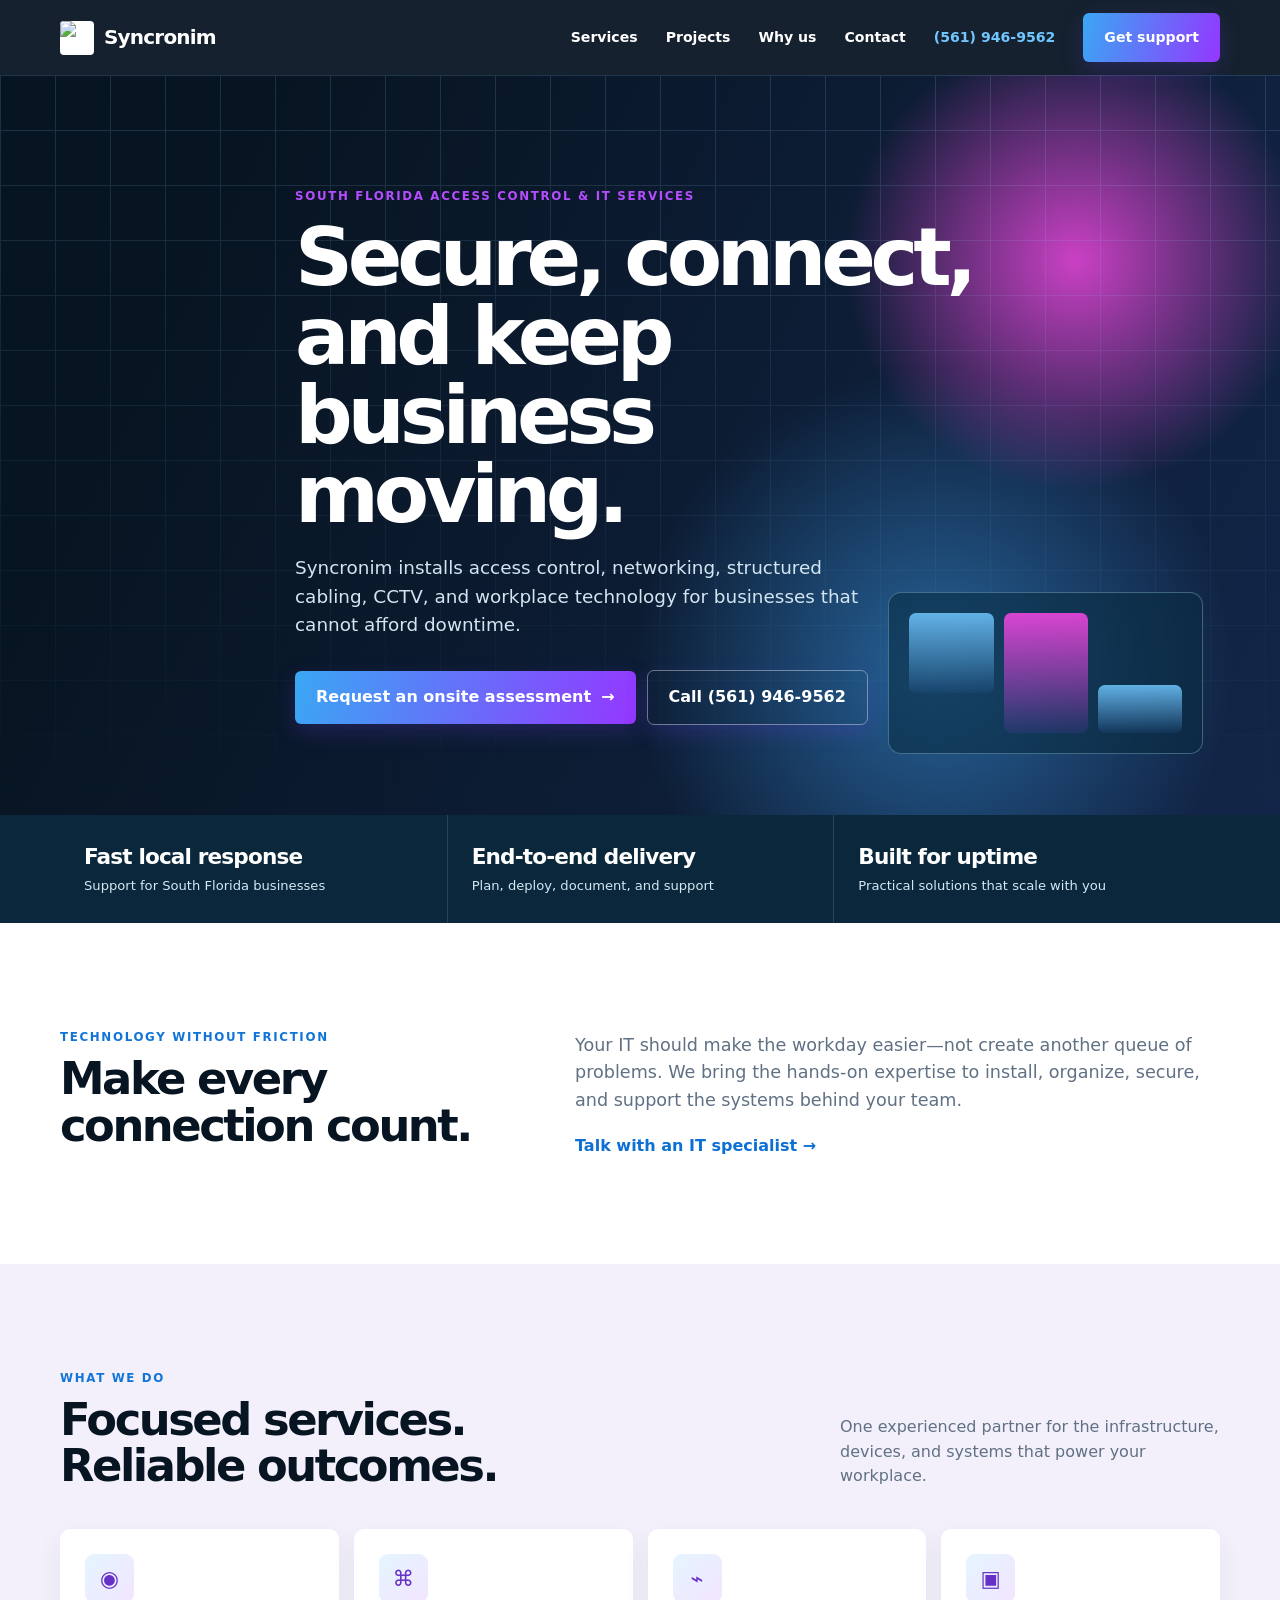
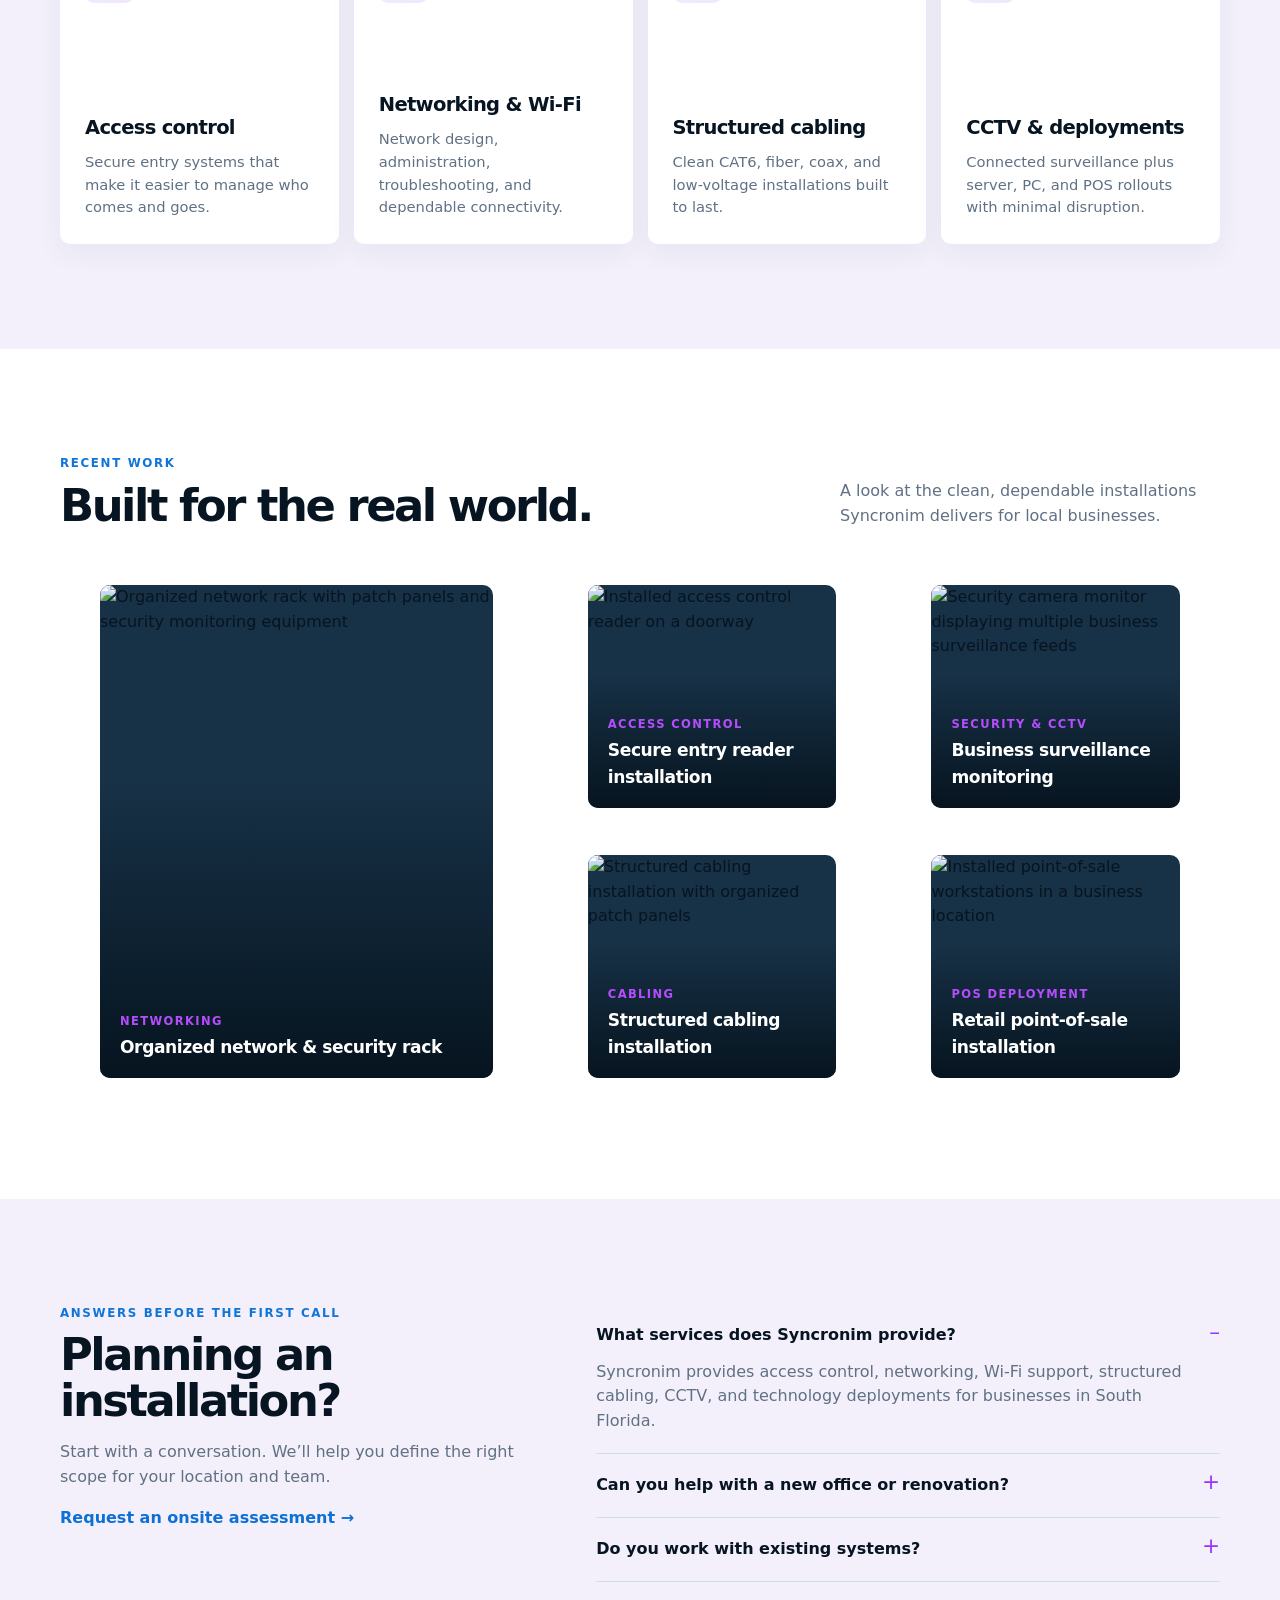
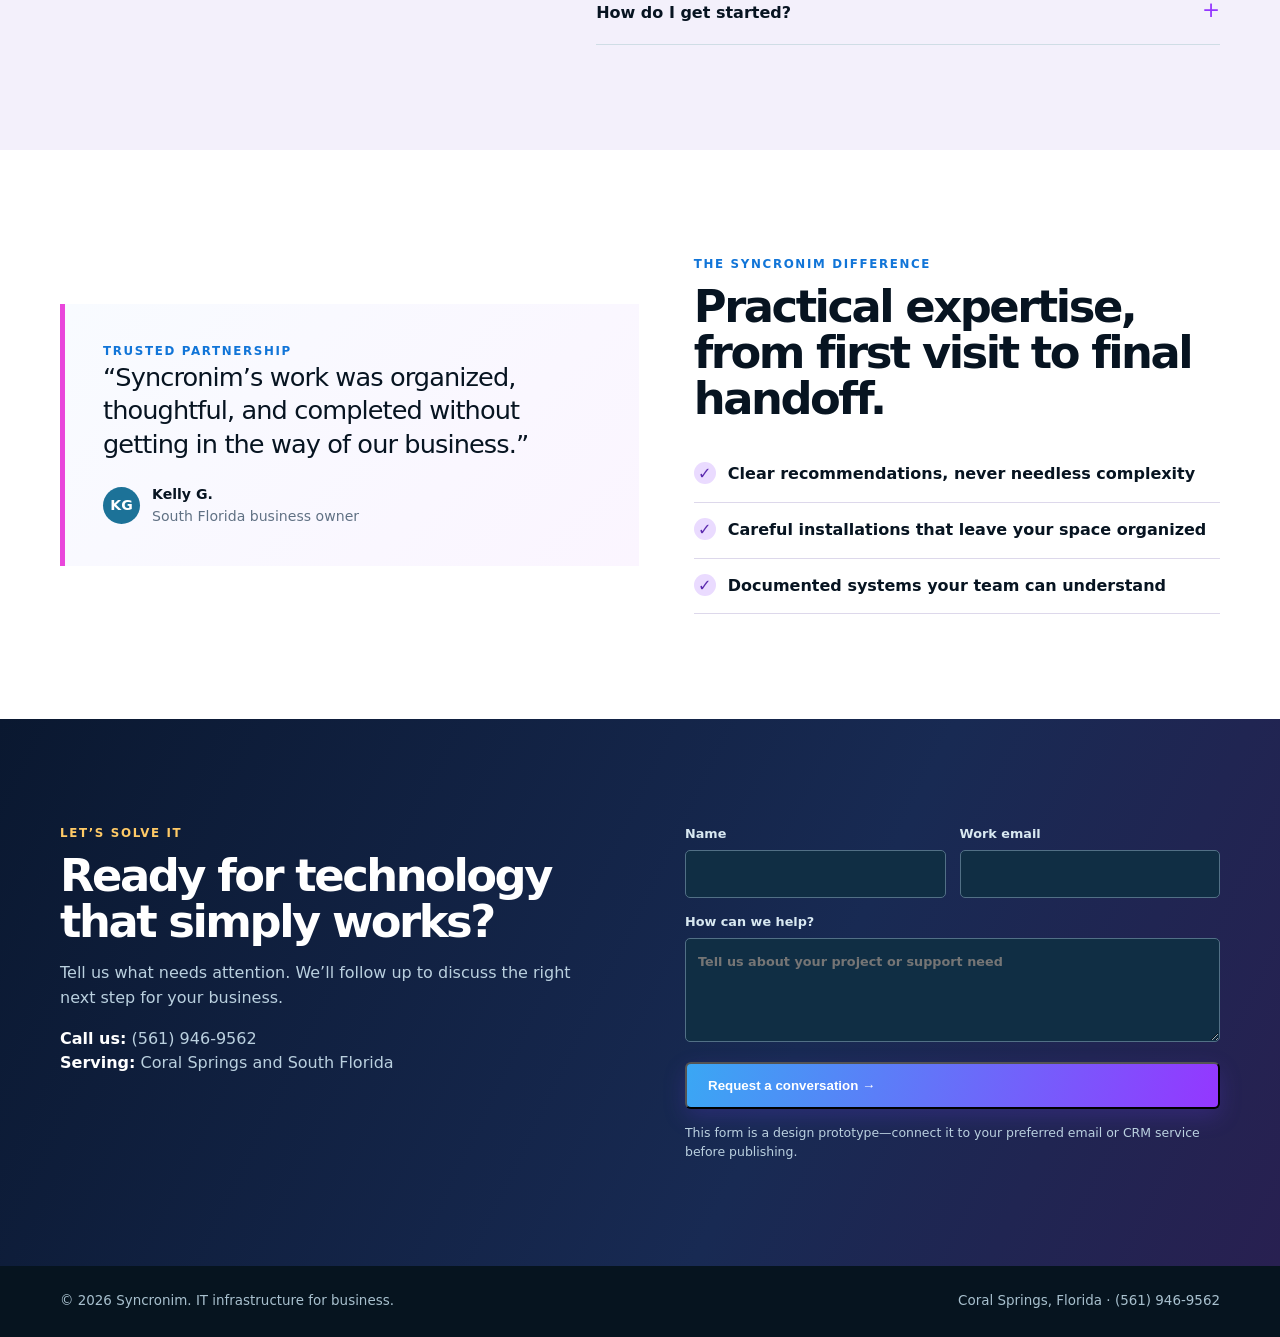
==== index.html @ 4bdf2ccf "Add Syncronim website source Add the responsive website, SEO files, and optimized project assets." ====
<!doctype html>
<html lang="en">
  <head>
    <meta charset="UTF-8" />
    <meta name="viewport" content="width=device-width, initial-scale=1.0" />
    <meta name="description" content="Syncronim provides access control, networking, structured cabling, CCTV, and IT deployments for businesses in Coral Springs and South Florida. Request an onsite assessment." />
    <link rel="canonical" href="https://www.syncronim.com/" />
    <meta property="og:type" content="website" />
    <meta property="og:title" content="Syncronim | Access Control, Networking & Cabling in South Florida" />
    <meta property="og:description" content="Dependable access control, networking, structured cabling, CCTV, and IT deployments for South Florida businesses." />
    <meta property="og:url" content="https://www.syncronim.com/" />
    <meta name="twitter:card" content="summary" />
    <title>Access Control, Networking & Cabling | Syncronim | South Florida</title>
    <style>
      :root { --ink:#071421; --navy:#0c2135; --blue:#3aa7f4; --sky:#70c7ff; --violet:#9437ff; --magenta:#e946db; --aqua:#b54dff; --mist:#f3f0fb; --paper:#fff; --muted:#607184; --line:#ddd8eb; --gold:#ffca66; }
      * { box-sizing:border-box; }
      html { scroll-behavior:smooth; }
      body { margin:0; color:var(--ink); font:16px/1.55 Inter, ui-sans-serif, system-ui, -apple-system, BlinkMacSystemFont, "Segoe UI", sans-serif; background:#fff; }
      a { color:inherit; text-decoration:none; }
      .wrap { width:min(1160px, calc(100% - 40px)); margin:auto; }
      .eyebrow { color:#1175d8; font-size:.74rem; font-weight:800; letter-spacing:.14em; text-transform:uppercase; }
      .button { display:inline-flex; align-items:center; gap:10px; padding:14px 21px; border-radius:6px; background:linear-gradient(105deg,var(--blue),var(--violet)); color:white; font-weight:750; box-shadow:0 8px 22px rgba(99,57,220,.24); transition:.2s transform,.2s filter; }
      .button:hover { filter:saturate(1.18) brightness(1.06); transform:translateY(-2px); }
      .button.alt { background:transparent; outline:1px solid rgba(255,255,255,.38); }
      header { position:sticky; top:0; z-index:4; height:75px; display:flex; align-items:center; background:rgba(7,20,33,.94); color:white; backdrop-filter:blur(14px); }
      nav { display:flex; justify-content:space-between; align-items:center; width:100%; }
      .brand { display:flex; align-items:center; gap:10px; font-size:1.25rem; font-weight:800; letter-spacing:-.04em; }
      .mark { width:34px; height:34px; display:grid; place-items:center; overflow:hidden; border-radius:4px; background:#fff; }
      .mark img { display:block; width:100%; height:100%; object-fit:contain; }
      .nav-links { display:flex; align-items:center; gap:28px; font-size:.88rem; font-weight:650; }
      .nav-links a:not(.phone):hover { color:var(--aqua); }
      .phone { color:var(--sky); }
      .hero { overflow:hidden; position:relative; isolation:isolate; min-height:630px; padding:112px 0 92px; color:#fff; background:var(--ink); }
      .hero:before { content:""; position:absolute; z-index:-2; inset:0; background:radial-gradient(circle at 84% 25%,rgba(233,70,219,.86) 0,transparent 19%),radial-gradient(circle at 73% 80%,rgba(62,165,245,.5) 0,transparent 27%),linear-gradient(116deg,#071421 16%,#14284e 112%); }
      .grid { position:absolute; z-index:-1; inset:0; opacity:.16; background-image:linear-gradient(#9cd1f7 1px,transparent 1px),linear-gradient(90deg,#9cd1f7 1px,transparent 1px); background-size:55px 55px; mask-image:linear-gradient(to bottom,black,transparent); }
      .hero-copy { max-width:690px; }
      h1 { margin:13px 0 20px; max-width:720px; font-size:clamp(3.1rem,6.3vw,5.75rem); line-height:.98; letter-spacing:-.065em; }
      .hero p { max-width:570px; margin:0 0 31px; color:#d3e5f1; font-size:1.15rem; }
      .hero-actions { display:flex; flex-wrap:wrap; gap:12px; }
      .signal { position:absolute; right:6%; bottom:62px; display:grid; grid-template-columns:repeat(3,1fr); gap:10px; width:315px; padding:20px; border:1px solid rgba(171,224,248,.32); border-radius:13px; background:rgba(10,44,65,.58); backdrop-filter:blur(8px); }
      .signal span { display:block; height:80px; border-radius:7px; background:linear-gradient(180deg,rgba(112,199,255,.85),rgba(52,115,231,.08)); }
      .signal span:nth-child(2) { height:120px; align-self:end; background:linear-gradient(180deg,rgba(233,70,219,.92),rgba(148,55,255,.1)); }
      .signal span:nth-child(3) { height:48px; align-self:end; }
      .stats { position:relative; z-index:2; margin-top:-1px; color:#d4e8f5; background:#0a273b; }
      .stat-row { display:grid; grid-template-columns:repeat(3,1fr); }
      .stat { padding:25px 24px; border-left:1px solid #244459; }
      .stat:first-child { border:0; }
      .stat b { display:block; color:#fff; font-size:1.35rem; letter-spacing:-.04em; }
      .stat span { font-size:.82rem; }
      section { padding:105px 0; }
      .intro { display:grid; grid-template-columns:1fr 1.5fr; gap:85px; align-items:start; }
      h2 { margin:10px 0 0; font-size:clamp(2.1rem,3.5vw,3.5rem); line-height:1.03; letter-spacing:-.055em; }
      .intro p { margin:4px 0 20px; color:var(--muted); font-size:1.1rem; }
      .text-link { color:#0d70d5; font-weight:750; }
      .services { background:var(--mist); }
      .section-head { display:flex; align-items:end; justify-content:space-between; gap:25px; margin-bottom:40px; }
      .section-head p { max-width:380px; margin:0; color:var(--muted); }
      .cards { display:grid; grid-template-columns:repeat(4,1fr); gap:15px; }
      .card { min-height:315px; display:flex; flex-direction:column; justify-content:end; padding:25px; border-radius:10px; background:var(--paper); box-shadow:0 9px 28px rgba(20,51,70,.06); transition:.2s transform,.2s box-shadow; }
      .card:hover { transform:translateY(-6px); box-shadow:0 18px 35px rgba(20,51,70,.13); }
      .icon { width:49px; height:49px; display:grid; place-items:center; margin-bottom:auto; border-radius:9px; color:#6730c6; background:linear-gradient(135deg,#e5f5ff,#f2e5ff); font-size:1.35rem; }
      .card h3 { margin:18px 0 8px; font-size:1.22rem; letter-spacing:-.035em; }
      .card p { margin:0; color:var(--muted); font-size:.92rem; }
      .projects { overflow:hidden; }
      .project-grid { display:grid; grid-template-columns:1.18fr .82fr .82fr; grid-template-rows:255px 255px; gap:15px; }
      .project { position:relative; overflow:hidden; min-height:0; border-radius:10px; background:#173146; }
      .project:first-child { grid-row:span 2; }
      .project img { display:block; width:100%; height:100%; object-fit:cover; transition:transform .45s ease; }
      .project:hover img { transform:scale(1.045); }
      .project:after { content:""; position:absolute; inset:40% 0 0; background:linear-gradient(transparent,rgba(3,15,24,.85)); pointer-events:none; }
      .project-caption { position:absolute; z-index:1; right:20px; bottom:17px; left:20px; color:#fff; }
      .project-caption small { display:block; margin-bottom:3px; color:var(--aqua); font-size:.72rem; font-weight:800; letter-spacing:.12em; text-transform:uppercase; }
      .project-caption b { font-size:1.07rem; letter-spacing:-.025em; }
      .faq { background:var(--mist); }
      .faq-grid { display:grid; grid-template-columns:.85fr 1.15fr; gap:75px; align-items:start; }
      details { padding:19px 0; border-bottom:1px solid #cfdde5; }
      summary { display:flex; justify-content:space-between; gap:20px; cursor:pointer; list-style:none; font-weight:750; }
      summary::-webkit-details-marker { display:none; }
      summary:after { content:"+"; color:var(--violet); font-size:1.35rem; font-weight:450; line-height:.8; }
      details[open] summary:after { content:"–"; }
      details p { max-width:630px; margin:12px 30px 0 0; color:var(--muted); }
      .proof { display:grid; grid-template-columns:1.1fr 1fr; gap:55px; align-items:center; }
      .quote { padding:38px; border-left:5px solid var(--magenta); background:linear-gradient(135deg,#f8fbff,#fbf5ff); }
      .quote blockquote { margin:0 0 22px; font-size:clamp(1.35rem,2vw,1.75rem); line-height:1.32; letter-spacing:-.035em; }
      .person { display:flex; align-items:center; gap:12px; font-size:.88rem; color:var(--muted); }
      .avatar { display:grid; place-items:center; width:37px; height:37px; color:white; border-radius:50%; background:#1c7298; font-weight:800; }
      .checklist { list-style:none; margin:25px 0 0; padding:0; }
      .checklist li { padding:15px 0; border-bottom:1px solid var(--line); font-weight:650; }
      .checklist li:before { content:"✓"; display:inline-grid; place-items:center; width:22px; height:22px; margin-right:12px; color:#5c2aaf; border-radius:50%; background:#eadbff; font-weight:900; }
      .contact { color:#fff; background:linear-gradient(116deg,#0a1830,#182a53 62%,#282051); }
      .contact-grid { display:grid; grid-template-columns:1fr 1fr; gap:90px; }
      .contact h2 { max-width:510px; }
      .contact p { color:#bad0df; }
      form { display:grid; grid-template-columns:1fr 1fr; gap:14px; }
      label { font-size:.8rem; font-weight:700; color:#d8e8f1; }
      .wide { grid-column:span 2; }
      input, textarea { width:100%; margin-top:6px; padding:13px 12px; border:1px solid #527086; border-radius:5px; color:white; background:#102e44; font:inherit; }
      textarea { min-height:104px; resize:vertical; }
      .form-note { grid-column:span 2; margin:0; color:#a7c0d0; font-size:.78rem; }
      footer { padding:25px 0; color:#a8c0ce; background:#06141f; font-size:.84rem; }
      .footer-row { display:flex; justify-content:space-between; gap:20px; }
      @media (max-width:800px) { .nav-links a:not(.phone), .signal { display:none; } .hero { min-height:590px; padding-top:88px; } .intro,.proof,.contact-grid,.faq-grid { grid-template-columns:1fr; gap:35px; } .cards { grid-template-columns:repeat(2,1fr); } .project-grid { grid-template-columns:1fr 1fr; grid-template-rows:330px 240px; } .project:first-child { grid-column:span 2; grid-row:auto; } .section-head { display:block; } .section-head p { margin-top:18px; } }
      @media (max-width:510px) { .wrap { width:min(100% - 30px,1160px); } .nav-links { gap:0; } .nav-links .button { display:none; } h1 { font-size:3.15rem; } section { padding:72px 0; } .stat-row { grid-template-columns:1fr; } .stat { border-left:0; border-top:1px solid #244459; } .cards,.project-grid { grid-template-columns:1fr; } .project-grid { grid-template-rows:280px repeat(4,235px); } .project:first-child { grid-column:auto; } .card { min-height:235px; } form { grid-template-columns:1fr; } .wide,.form-note { grid-column:span 1; } .footer-row { display:block; } }
    </style>
  </head>
  <body>
    <header><nav class="wrap" aria-label="Primary navigation"><a class="brand" href="#top"><span class="mark"><img src="https://res.cloudinary.com/dq0gbgsdy/image/upload/c_limit,w_128,h_128/uploads/gvAEY-44r.jpg" alt="Syncronim logo"></span>Syncronim</a><div class="nav-links"><a href="#services">Services</a><a href="#projects">Projects</a><a href="#why-us">Why us</a><a href="#contact">Contact</a><a class="phone" href="tel:5619469562">(561) 946-9562</a><a class="button" href="#contact">Get support</a></div></nav></header>
    <main id="top">
      <section class="hero"><div class="grid"></div><div class="wrap hero-copy"><div class="eyebrow" style="color:var(--aqua)">South Florida access control & IT services</div><h1>Secure, connect, and keep business moving.</h1><p>Syncronim installs access control, networking, structured cabling, CCTV, and workplace technology for businesses that cannot afford downtime.</p><div class="hero-actions"><a class="button" href="#contact">Request an onsite assessment <span>→</span></a><a class="button alt" href="tel:5619469562">Call (561) 946-9562</a></div></div><div class="signal" aria-hidden="true"><span></span><span></span><span></span></div></section>
      <aside class="stats"><div class="wrap stat-row"><div class="stat"><b>Fast local response</b><span>Support for South Florida businesses</span></div><div class="stat"><b>End-to-end delivery</b><span>Plan, deploy, document, and support</span></div><div class="stat"><b>Built for uptime</b><span>Practical solutions that scale with you</span></div></div></aside>
      <section class="wrap intro"><div><div class="eyebrow">Technology without friction</div><h2>Make every connection count.</h2></div><div><p>Your IT should make the workday easier—not create another queue of problems. We bring the hands-on expertise to install, organize, secure, and support the systems behind your team.</p><a class="text-link" href="#contact">Talk with an IT specialist →</a></div></section>
      <section class="services" id="services"><div class="wrap"><div class="section-head"><div><div class="eyebrow">What we do</div><h2>Focused services.<br>Reliable outcomes.</h2></div><p>One experienced partner for the infrastructure, devices, and systems that power your workplace.</p></div><div class="cards"><a class="card" href="access-control.html"><div class="icon">◉</div><h3>Access control</h3><p>Secure entry systems that make it easier to manage who comes and goes.</p></a><a class="card" href="networking.html"><div class="icon">⌘</div><h3>Networking & Wi-Fi</h3><p>Network design, administration, troubleshooting, and dependable connectivity.</p></a><a class="card" href="cabling.html"><div class="icon">⌁</div><h3>Structured cabling</h3><p>Clean CAT6, fiber, coax, and low-voltage installations built to last.</p></a><article class="card"><div class="icon">▣</div><h3>CCTV & deployments</h3><p>Connected surveillance plus server, PC, and POS rollouts with minimal disruption.</p></article></div></div></section>
      <section class="projects" id="projects"><div class="wrap"><div class="section-head"><div><div class="eyebrow">Recent work</div><h2>Built for the real world.</h2></div><p>A look at the clean, dependable installations Syncronim delivers for local businesses.</p></div><div class="project-grid"><figure class="project"><img src="projects/web/img_8928-800.webp" srcset="projects/web/img_8928-800.webp 800w, projects/web/img_8928-1600.webp 1600w" sizes="(max-width:800px) 100vw, 42vw" alt="Organized network rack with patch panels and security monitoring equipment" loading="lazy" decoding="async"><figcaption class="project-caption"><small>Networking</small><b>Organized network & security rack</b></figcaption></figure><figure class="project"><img src="projects/web/img_9441-800.webp" srcset="projects/web/img_9441-800.webp 800w, projects/web/img_9441-1600.webp 1600w" sizes="(max-width:800px) 100vw, 28vw" alt="Installed access control reader on a doorway" loading="lazy" decoding="async"><figcaption class="project-caption"><small>Access control</small><b>Secure entry reader installation</b></figcaption></figure><figure class="project"><img src="projects/web/4b469cf9-b110-4b49-8fda-85683d59d4a0-800.webp" srcset="projects/web/4b469cf9-b110-4b49-8fda-85683d59d4a0-800.webp 800w, projects/web/4b469cf9-b110-4b49-8fda-85683d59d4a0-1600.webp 1600w" sizes="(max-width:800px) 100vw, 28vw" alt="Security camera monitor displaying multiple business surveillance feeds" loading="lazy" decoding="async"><figcaption class="project-caption"><small>Security & CCTV</small><b>Business surveillance monitoring</b></figcaption></figure><figure class="project"><img src="projects/web/img_9115-800.webp" srcset="projects/web/img_9115-800.webp 800w, projects/web/img_9115-1600.webp 1600w" sizes="(max-width:800px) 100vw, 28vw" alt="Structured cabling installation with organized patch panels" loading="lazy" decoding="async"><figcaption class="project-caption"><small>Cabling</small><b>Structured cabling installation</b></figcaption></figure><figure class="project"><img src="projects/web/220b0d9a-0f75-43fd-8fe8-cbb519faca0e-800.webp" srcset="projects/web/220b0d9a-0f75-43fd-8fe8-cbb519faca0e-800.webp 800w, projects/web/220b0d9a-0f75-43fd-8fe8-cbb519faca0e-1600.webp 1600w" sizes="(max-width:800px) 100vw, 28vw" alt="Installed point-of-sale workstations in a business location" loading="lazy" decoding="async"><figcaption class="project-caption"><small>POS deployment</small><b>Retail point-of-sale installation</b></figcaption></figure></div></div></section>
      <section class="faq"><div class="wrap faq-grid"><div><div class="eyebrow">Answers before the first call</div><h2>Planning an installation?</h2><p style="color:var(--muted)">Start with a conversation. We’ll help you define the right scope for your location and team.</p><a class="text-link" href="#contact">Request an onsite assessment →</a></div><div><details open><summary>What services does Syncronim provide?</summary><p>Syncronim provides access control, networking, Wi-Fi support, structured cabling, CCTV, and technology deployments for businesses in South Florida.</p></details><details><summary>Can you help with a new office or renovation?</summary><p>Yes. We can help plan the technology foundation—from structured cabling and network equipment to access control and surveillance—before your space is in use.</p></details><details><summary>Do you work with existing systems?</summary><p>We can assess existing network, cabling, security, and workplace technology to identify practical next steps for maintenance, expansion, or replacement.</p></details><details><summary>How do I get started?</summary><p>Call us or send a short note through the contact form. Describe the location, current setup, and what you need to accomplish.</p></details></div></div></section>
      <section class="wrap proof" id="why-us"><div class="quote"><div class="eyebrow">Trusted partnership</div><blockquote>“Syncronim’s work was organized, thoughtful, and completed without getting in the way of our business.”</blockquote><div class="person"><span class="avatar">KG</span><span><b style="color:var(--ink)">Kelly G.</b><br>South Florida business owner</span></div></div><div><div class="eyebrow">The Syncronim difference</div><h2>Practical expertise, from first visit to final handoff.</h2><ul class="checklist"><li>Clear recommendations, never needless complexity</li><li>Careful installations that leave your space organized</li><li>Documented systems your team can understand</li></ul></div></section>
      <section class="contact" id="contact"><div class="wrap contact-grid"><div><div class="eyebrow" style="color:var(--gold)">Let’s solve it</div><h2>Ready for technology that simply works?</h2><p>Tell us what needs attention. We’ll follow up to discuss the right next step for your business.</p><p><b style="color:#fff">Call us:</b> <a href="tel:5619469562">(561) 946-9562</a><br><b style="color:#fff">Serving:</b> Coral Springs and South Florida</p></div><form action="#" method="post"><label>Name<input name="name" autocomplete="name" required></label><label>Work email<input name="email" type="email" autocomplete="email" required></label><label class="wide">How can we help?<textarea name="message" required placeholder="Tell us about your project or support need"></textarea></label><button class="button wide" type="submit">Request a conversation →</button><p class="form-note">This form is a design prototype—connect it to your preferred email or CRM service before publishing.</p></form></div></section>
    </main>
    <footer><div class="wrap footer-row"><span>© 2026 Syncronim. IT infrastructure for business.</span><span>Coral Springs, Florida · <a href="tel:5619469562">(561) 946-9562</a></span></div></footer>
    <script type="application/ld+json">
      {"@context":"https://schema.org","@type":"LocalBusiness","name":"Syncronim","url":"https://www.syncronim.com/","telephone":"+15619469562","description":"Access control, networking, structured cabling, CCTV, and IT deployments for South Florida businesses.","areaServed":["Coral Springs","South Florida"],"sameAs":["https://www.instagram.com/syncronim_llc/"]}
    </script>
  </body>
</html>
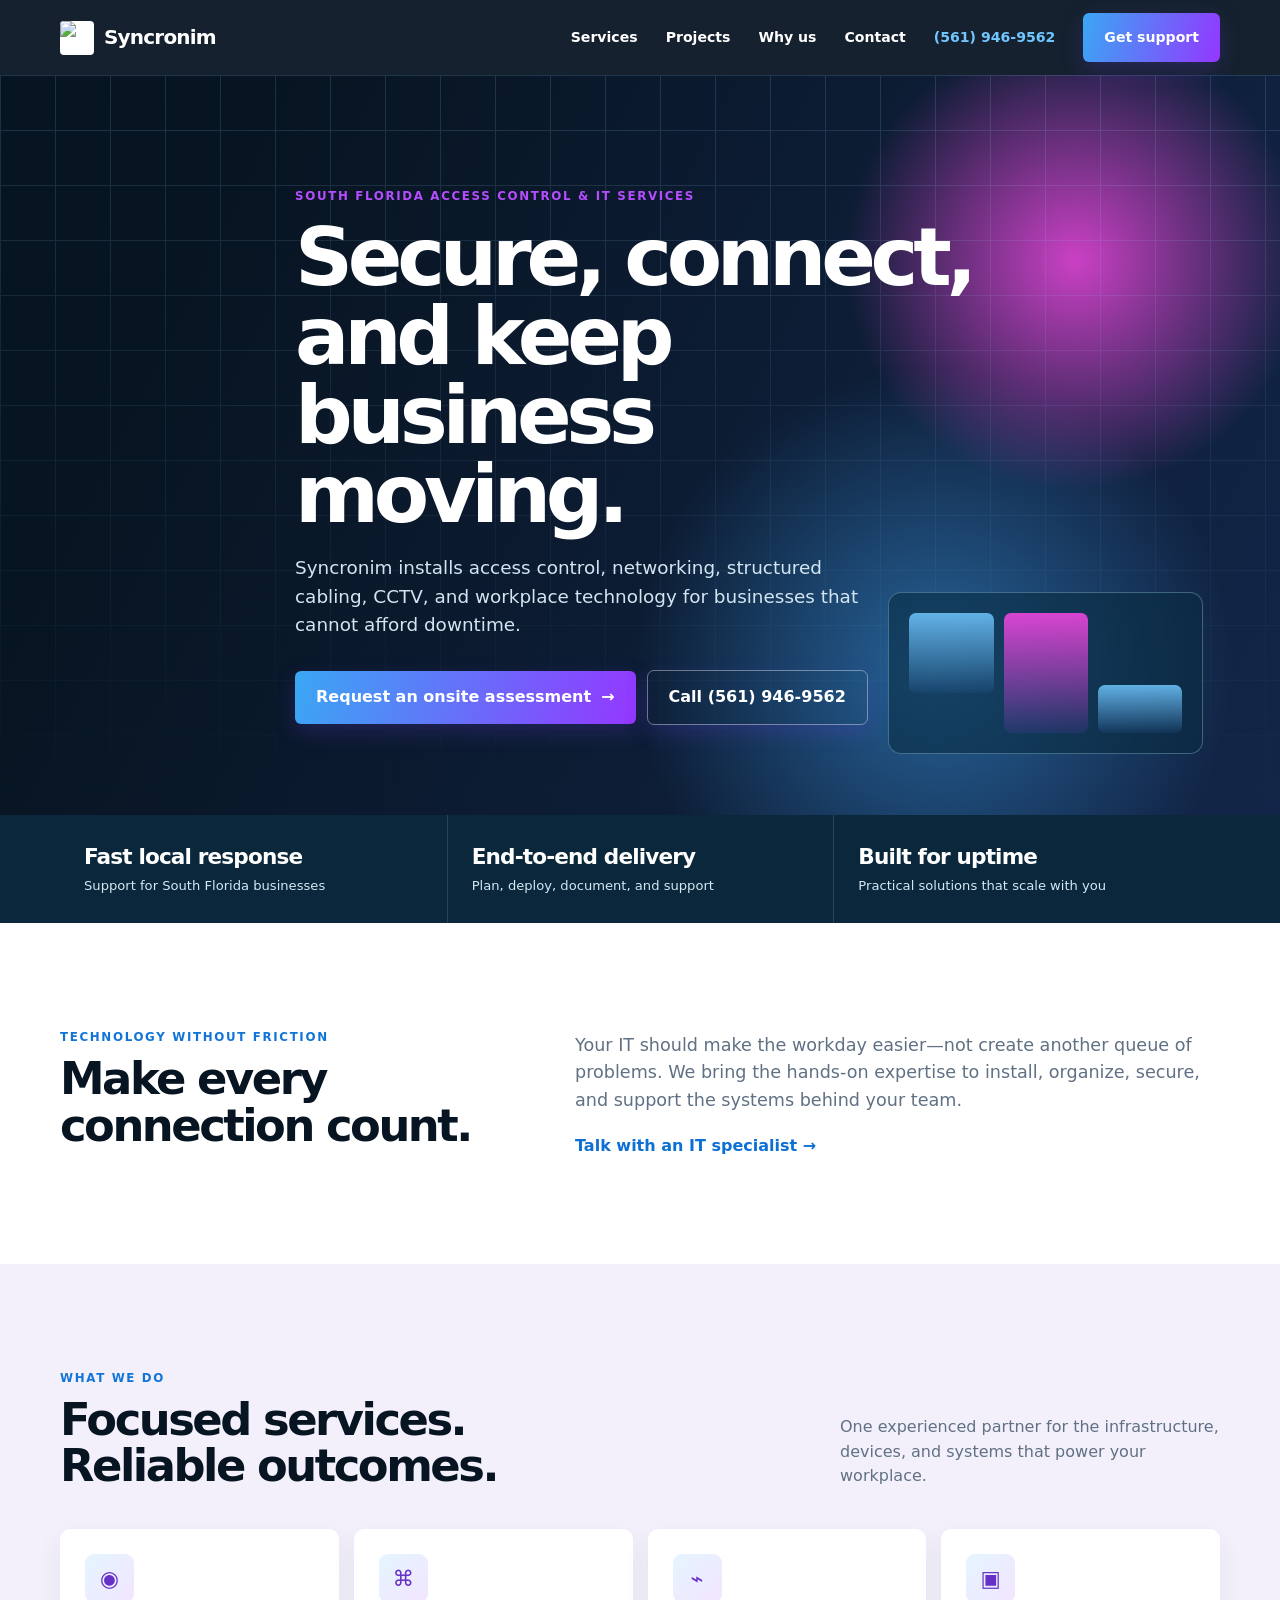
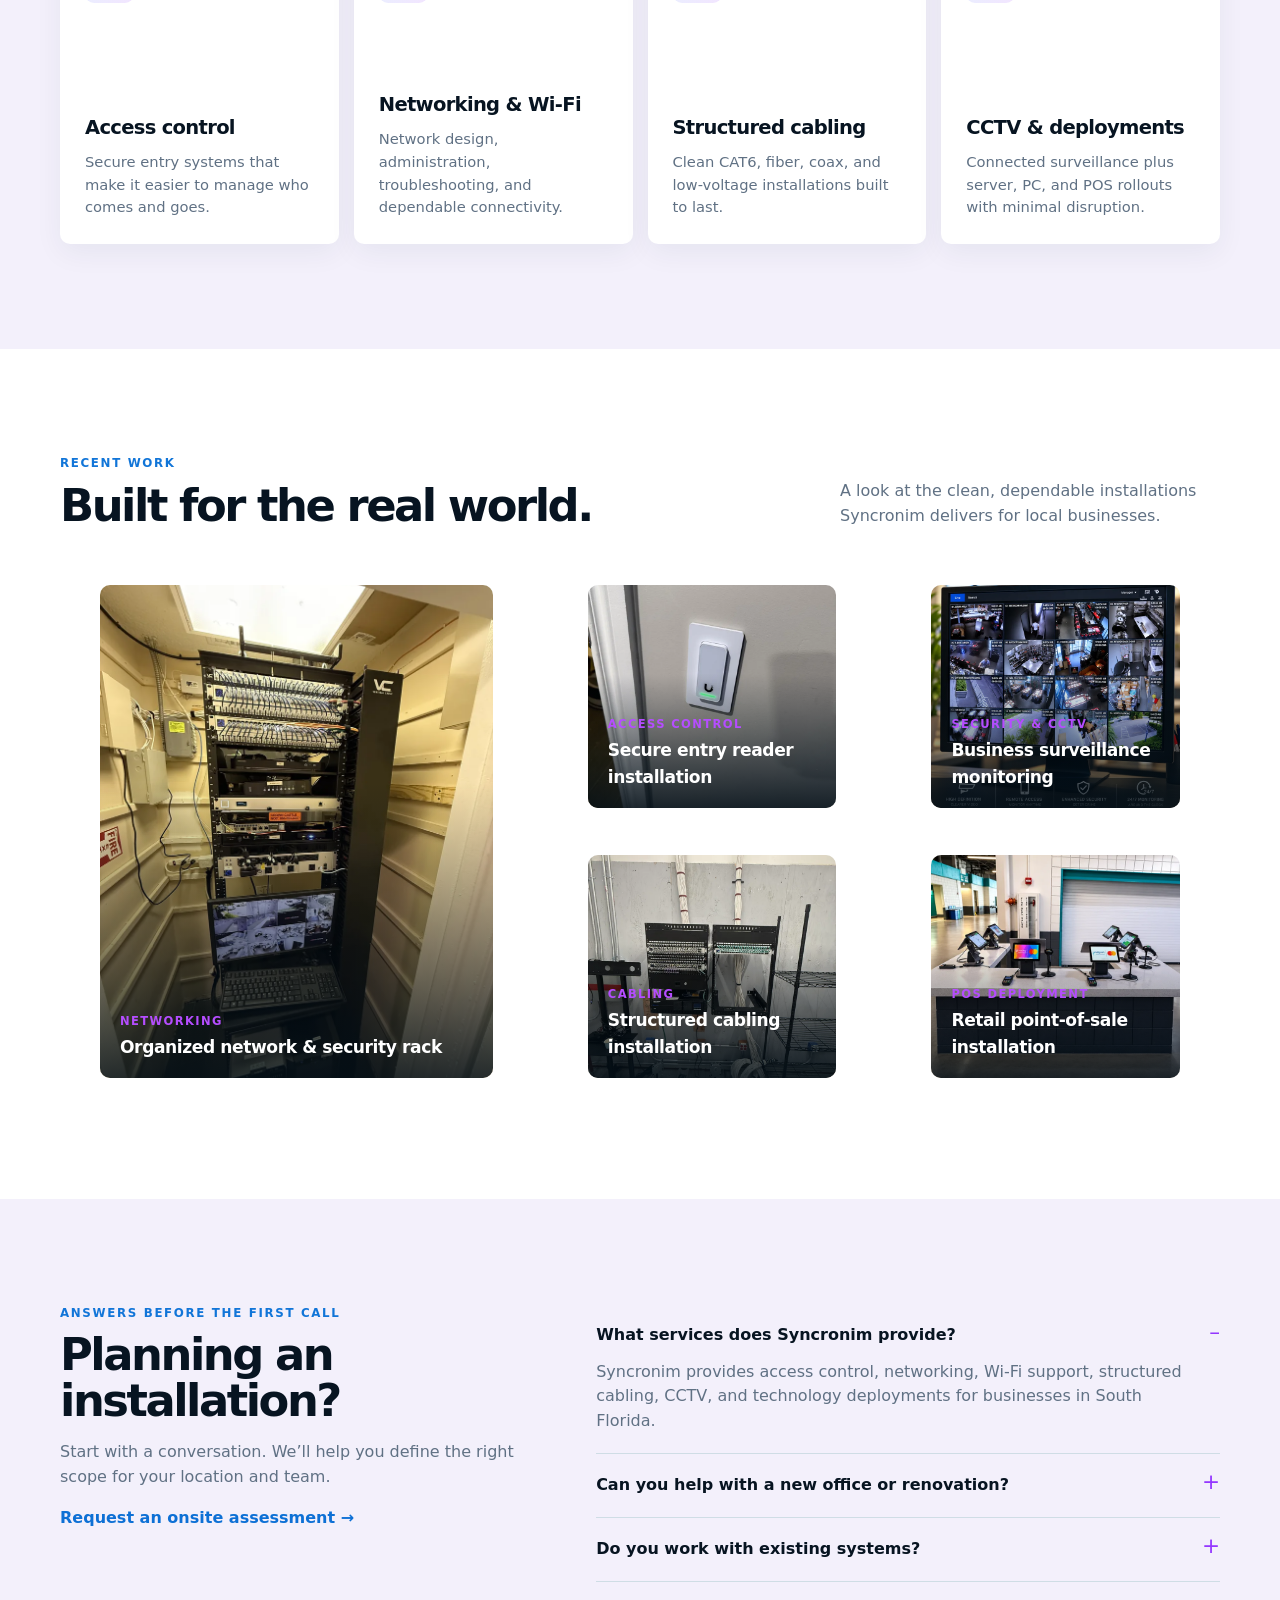
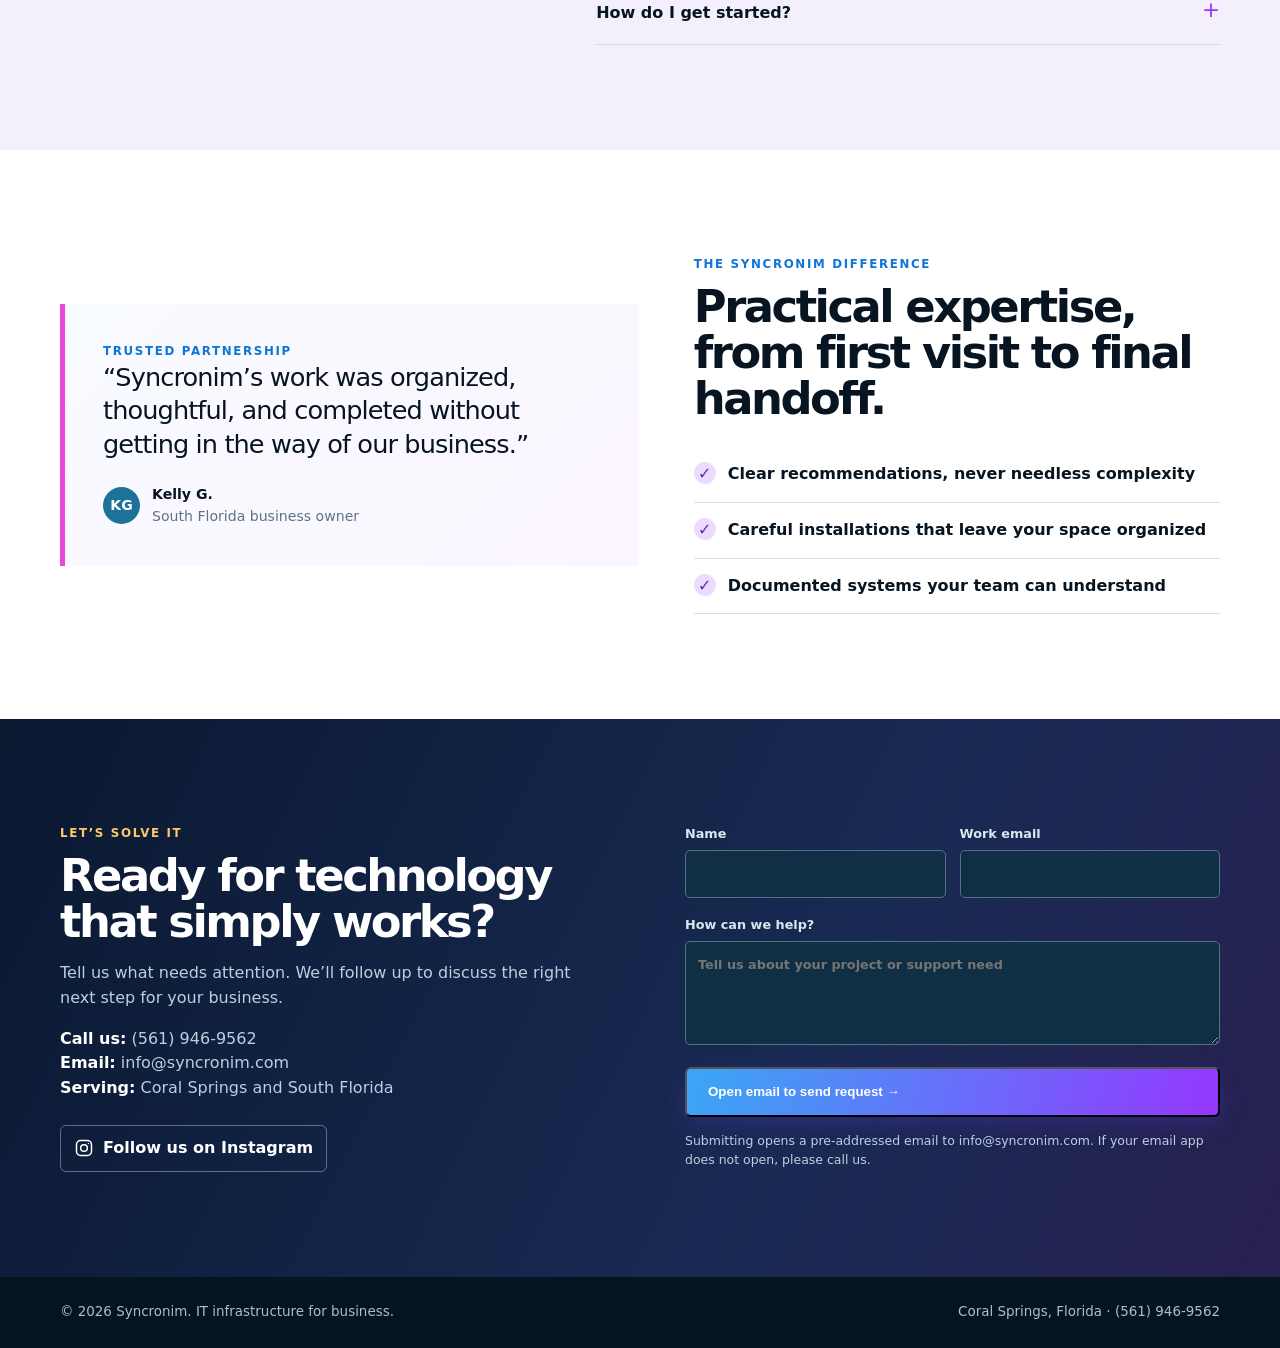
==== commit e0e37772: "Prepare site for GitHub Pages Add the custom-domain file and static email-contact fallback for GitHu" ====
--- a/index.html
+++ b/index.html
@@ -97,10 +97,18 @@
       input, textarea { width:100%; margin-top:6px; padding:13px 12px; border:1px solid #527086; border-radius:5px; color:white; background:#102e44; font:inherit; }
       textarea { min-height:104px; resize:vertical; }
       .form-note { grid-column:span 2; margin:0; color:#a7c0d0; font-size:.78rem; }
+      .form-status { display:none; grid-column:span 2; margin:0; padding:11px 13px; border-radius:5px; font-size:.88rem; font-weight:650; }
+      .form-status.is-visible { display:block; }
+      .form-status.success { color:#d5ffe4; border:1px solid rgba(93,214,142,.65); background:rgba(27,124,74,.28); }
+      .form-status.error { color:#ffe1e8; border:1px solid rgba(240,102,133,.72); background:rgba(145,32,59,.34); }
+      .honeypot { position:absolute; width:1px; height:1px; overflow:hidden; clip:rect(0 0 0 0); white-space:nowrap; }
+      .instagram-link { display:inline-flex; align-items:center; gap:9px; margin-top:8px; padding:10px 13px; border:1px solid rgba(209,225,255,.4); border-radius:6px; color:#fff; font-weight:750; transition:.2s background,.2s transform; }
+      .instagram-link:hover { background:rgba(255,255,255,.12); transform:translateY(-2px); }
+      .instagram-link svg { width:20px; height:20px; flex:0 0 auto; }
       footer { padding:25px 0; color:#a8c0ce; background:#06141f; font-size:.84rem; }
       .footer-row { display:flex; justify-content:space-between; gap:20px; }
       @media (max-width:800px) { .nav-links a:not(.phone), .signal { display:none; } .hero { min-height:590px; padding-top:88px; } .intro,.proof,.contact-grid,.faq-grid { grid-template-columns:1fr; gap:35px; } .cards { grid-template-columns:repeat(2,1fr); } .project-grid { grid-template-columns:1fr 1fr; grid-template-rows:330px 240px; } .project:first-child { grid-column:span 2; grid-row:auto; } .section-head { display:block; } .section-head p { margin-top:18px; } }
-      @media (max-width:510px) { .wrap { width:min(100% - 30px,1160px); } .nav-links { gap:0; } .nav-links .button { display:none; } h1 { font-size:3.15rem; } section { padding:72px 0; } .stat-row { grid-template-columns:1fr; } .stat { border-left:0; border-top:1px solid #244459; } .cards,.project-grid { grid-template-columns:1fr; } .project-grid { grid-template-rows:280px repeat(4,235px); } .project:first-child { grid-column:auto; } .card { min-height:235px; } form { grid-template-columns:1fr; } .wide,.form-note { grid-column:span 1; } .footer-row { display:block; } }
+      @media (max-width:510px) { .wrap { width:min(100% - 30px,1160px); } .nav-links { gap:0; } .nav-links .button { display:none; } h1 { font-size:3.15rem; } section { padding:72px 0; } .stat-row { grid-template-columns:1fr; } .stat { border-left:0; border-top:1px solid #244459; } .cards,.project-grid { grid-template-columns:1fr; } .project-grid { grid-template-rows:280px repeat(4,235px); } .project:first-child { grid-column:auto; } .card { min-height:235px; } form { grid-template-columns:1fr; } .wide,.form-note,.form-status { grid-column:span 1; } .footer-row { display:block; } }
     </style>
   </head>
   <body>
@@ -113,9 +121,34 @@
       <section class="projects" id="projects"><div class="wrap"><div class="section-head"><div><div class="eyebrow">Recent work</div><h2>Built for the real world.</h2></div><p>A look at the clean, dependable installations Syncronim delivers for local businesses.</p></div><div class="project-grid"><figure class="project"><img src="projects/web/img_8928-800.webp" srcset="projects/web/img_8928-800.webp 800w, projects/web/img_8928-1600.webp 1600w" sizes="(max-width:800px) 100vw, 42vw" alt="Organized network rack with patch panels and security monitoring equipment" loading="lazy" decoding="async"><figcaption class="project-caption"><small>Networking</small><b>Organized network & security rack</b></figcaption></figure><figure class="project"><img src="projects/web/img_9441-800.webp" srcset="projects/web/img_9441-800.webp 800w, projects/web/img_9441-1600.webp 1600w" sizes="(max-width:800px) 100vw, 28vw" alt="Installed access control reader on a doorway" loading="lazy" decoding="async"><figcaption class="project-caption"><small>Access control</small><b>Secure entry reader installation</b></figcaption></figure><figure class="project"><img src="projects/web/4b469cf9-b110-4b49-8fda-85683d59d4a0-800.webp" srcset="projects/web/4b469cf9-b110-4b49-8fda-85683d59d4a0-800.webp 800w, projects/web/4b469cf9-b110-4b49-8fda-85683d59d4a0-1600.webp 1600w" sizes="(max-width:800px) 100vw, 28vw" alt="Security camera monitor displaying multiple business surveillance feeds" loading="lazy" decoding="async"><figcaption class="project-caption"><small>Security & CCTV</small><b>Business surveillance monitoring</b></figcaption></figure><figure class="project"><img src="projects/web/img_9115-800.webp" srcset="projects/web/img_9115-800.webp 800w, projects/web/img_9115-1600.webp 1600w" sizes="(max-width:800px) 100vw, 28vw" alt="Structured cabling installation with organized patch panels" loading="lazy" decoding="async"><figcaption class="project-caption"><small>Cabling</small><b>Structured cabling installation</b></figcaption></figure><figure class="project"><img src="projects/web/220b0d9a-0f75-43fd-8fe8-cbb519faca0e-800.webp" srcset="projects/web/220b0d9a-0f75-43fd-8fe8-cbb519faca0e-800.webp 800w, projects/web/220b0d9a-0f75-43fd-8fe8-cbb519faca0e-1600.webp 1600w" sizes="(max-width:800px) 100vw, 28vw" alt="Installed point-of-sale workstations in a business location" loading="lazy" decoding="async"><figcaption class="project-caption"><small>POS deployment</small><b>Retail point-of-sale installation</b></figcaption></figure></div></div></section>
       <section class="faq"><div class="wrap faq-grid"><div><div class="eyebrow">Answers before the first call</div><h2>Planning an installation?</h2><p style="color:var(--muted)">Start with a conversation. We’ll help you define the right scope for your location and team.</p><a class="text-link" href="#contact">Request an onsite assessment →</a></div><div><details open><summary>What services does Syncronim provide?</summary><p>Syncronim provides access control, networking, Wi-Fi support, structured cabling, CCTV, and technology deployments for businesses in South Florida.</p></details><details><summary>Can you help with a new office or renovation?</summary><p>Yes. We can help plan the technology foundation—from structured cabling and network equipment to access control and surveillance—before your space is in use.</p></details><details><summary>Do you work with existing systems?</summary><p>We can assess existing network, cabling, security, and workplace technology to identify practical next steps for maintenance, expansion, or replacement.</p></details><details><summary>How do I get started?</summary><p>Call us or send a short note through the contact form. Describe the location, current setup, and what you need to accomplish.</p></details></div></div></section>
       <section class="wrap proof" id="why-us"><div class="quote"><div class="eyebrow">Trusted partnership</div><blockquote>“Syncronim’s work was organized, thoughtful, and completed without getting in the way of our business.”</blockquote><div class="person"><span class="avatar">KG</span><span><b style="color:var(--ink)">Kelly G.</b><br>South Florida business owner</span></div></div><div><div class="eyebrow">The Syncronim difference</div><h2>Practical expertise, from first visit to final handoff.</h2><ul class="checklist"><li>Clear recommendations, never needless complexity</li><li>Careful installations that leave your space organized</li><li>Documented systems your team can understand</li></ul></div></section>
-      <section class="contact" id="contact"><div class="wrap contact-grid"><div><div class="eyebrow" style="color:var(--gold)">Let’s solve it</div><h2>Ready for technology that simply works?</h2><p>Tell us what needs attention. We’ll follow up to discuss the right next step for your business.</p><p><b style="color:#fff">Call us:</b> <a href="tel:5619469562">(561) 946-9562</a><br><b style="color:#fff">Serving:</b> Coral Springs and South Florida</p></div><form action="#" method="post"><label>Name<input name="name" autocomplete="name" required></label><label>Work email<input name="email" type="email" autocomplete="email" required></label><label class="wide">How can we help?<textarea name="message" required placeholder="Tell us about your project or support need"></textarea></label><button class="button wide" type="submit">Request a conversation →</button><p class="form-note">This form is a design prototype—connect it to your preferred email or CRM service before publishing.</p></form></div></section>
+      <section class="contact" id="contact"><div class="wrap contact-grid"><div><div class="eyebrow" style="color:var(--gold)">Let’s solve it</div><h2>Ready for technology that simply works?</h2><p>Tell us what needs attention. We’ll follow up to discuss the right next step for your business.</p><p><b style="color:#fff">Call us:</b> <a href="tel:5619469562">(561) 946-9562</a><br><b style="color:#fff">Email:</b> <a href="mailto:info@syncronim.com">info@syncronim.com</a><br><b style="color:#fff">Serving:</b> Coral Springs and South Florida</p><a class="instagram-link" href="https://www.instagram.com/syncronim_llc/" target="_blank" rel="noopener noreferrer" aria-label="Follow Syncronim on Instagram"><svg viewBox="0 0 24 24" fill="none" stroke="currentColor" stroke-width="1.8" aria-hidden="true"><rect x="3" y="3" width="18" height="18" rx="5"></rect><circle cx="12" cy="12" r="4"></circle><circle cx="17.4" cy="6.6" r=".9" fill="currentColor" stroke="none"></circle></svg><span>Follow us on Instagram</span></a></div><form action="mailto:info@syncronim.com" method="post" enctype="text/plain" accept-charset="UTF-8" id="contact-form"><p class="form-status" id="form-status" role="status" aria-live="polite"></p><label>Name<input name="name" autocomplete="name" maxlength="120" required></label><label>Work email<input name="email" type="email" autocomplete="email" maxlength="254" required></label><label class="wide">How can we help?<textarea name="message" required maxlength="4000" placeholder="Tell us about your project or support need"></textarea></label><label class="honeypot" aria-hidden="true">Leave this field blank<input name="website" tabindex="-1" autocomplete="off"></label><button class="button wide" type="submit">Open email to send request →</button><p class="form-note">Submitting opens a pre-addressed email to info@syncronim.com. If your email app does not open, please call us.</p></form></div></section>
     </main>
     <footer><div class="wrap footer-row"><span>© 2026 Syncronim. IT infrastructure for business.</span><span>Coral Springs, Florida · <a href="tel:5619469562">(561) 946-9562</a></span></div></footer>
+    <script>
+      (() => {
+        const form = document.getElementById('contact-form');
+        const status = document.getElementById('form-status');
+        if (!form) return;
+        form.addEventListener('submit', (event) => {
+          event.preventDefault();
+          const data = new FormData(form);
+          if (String(data.get('website') || '').trim()) return;
+          const subject = 'New Syncronim website request';
+          const body = [
+            'Name: ' + String(data.get('name') || ''),
+            'Email: ' + String(data.get('email') || ''),
+            '',
+            'Project or support need:',
+            String(data.get('message') || '')
+          ].join('\n');
+          if (status) {
+            status.className = 'form-status is-visible success';
+            status.textContent = 'Opening your email app with this request addressed to Syncronim.';
+          }
+          window.location.href = 'mailto:info@syncronim.com?' + new URLSearchParams({ subject, body }).toString();
+        });
+      })();
+    </script>
     <script type="application/ld+json">
       {"@context":"https://schema.org","@type":"LocalBusiness","name":"Syncronim","url":"https://www.syncronim.com/","telephone":"+15619469562","description":"Access control, networking, structured cabling, CCTV, and IT deployments for South Florida businesses.","areaServed":["Coral Springs","South Florida"],"sameAs":["https://www.instagram.com/syncronim_llc/"]}
     </script>
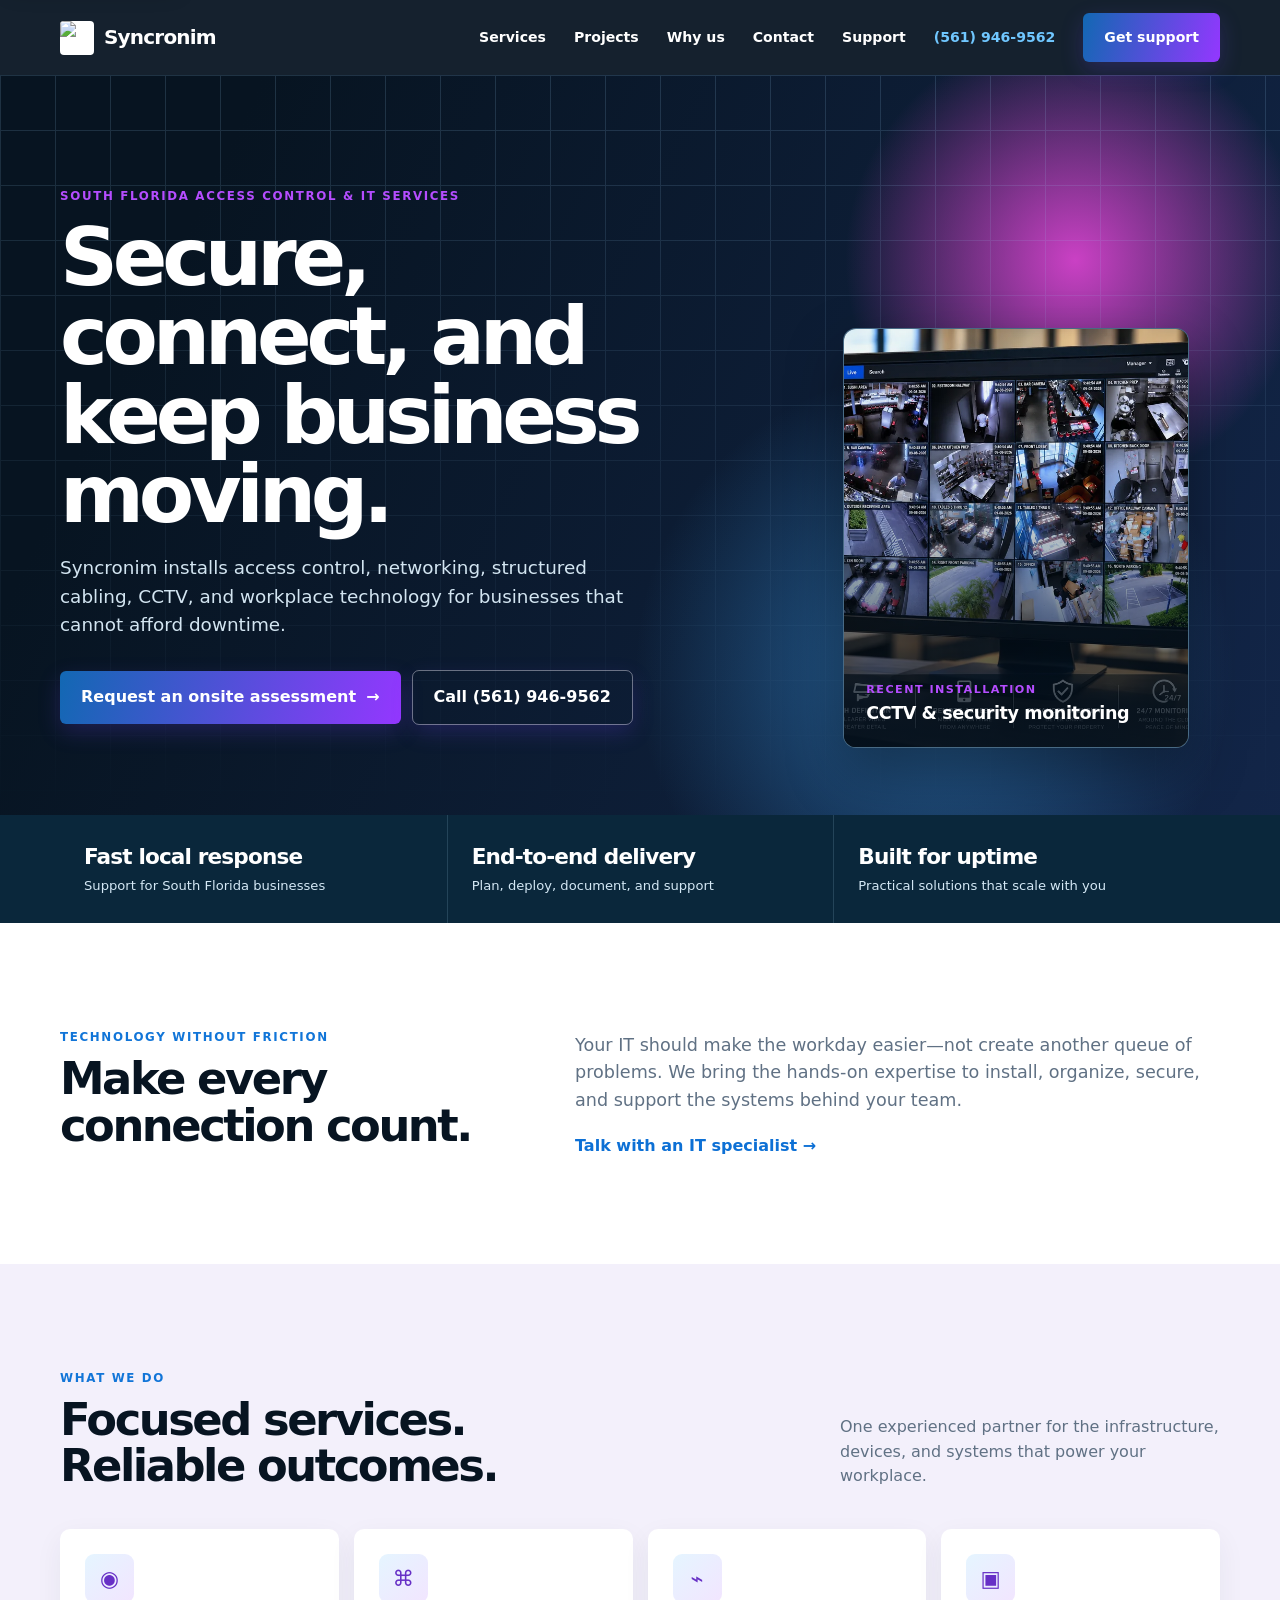
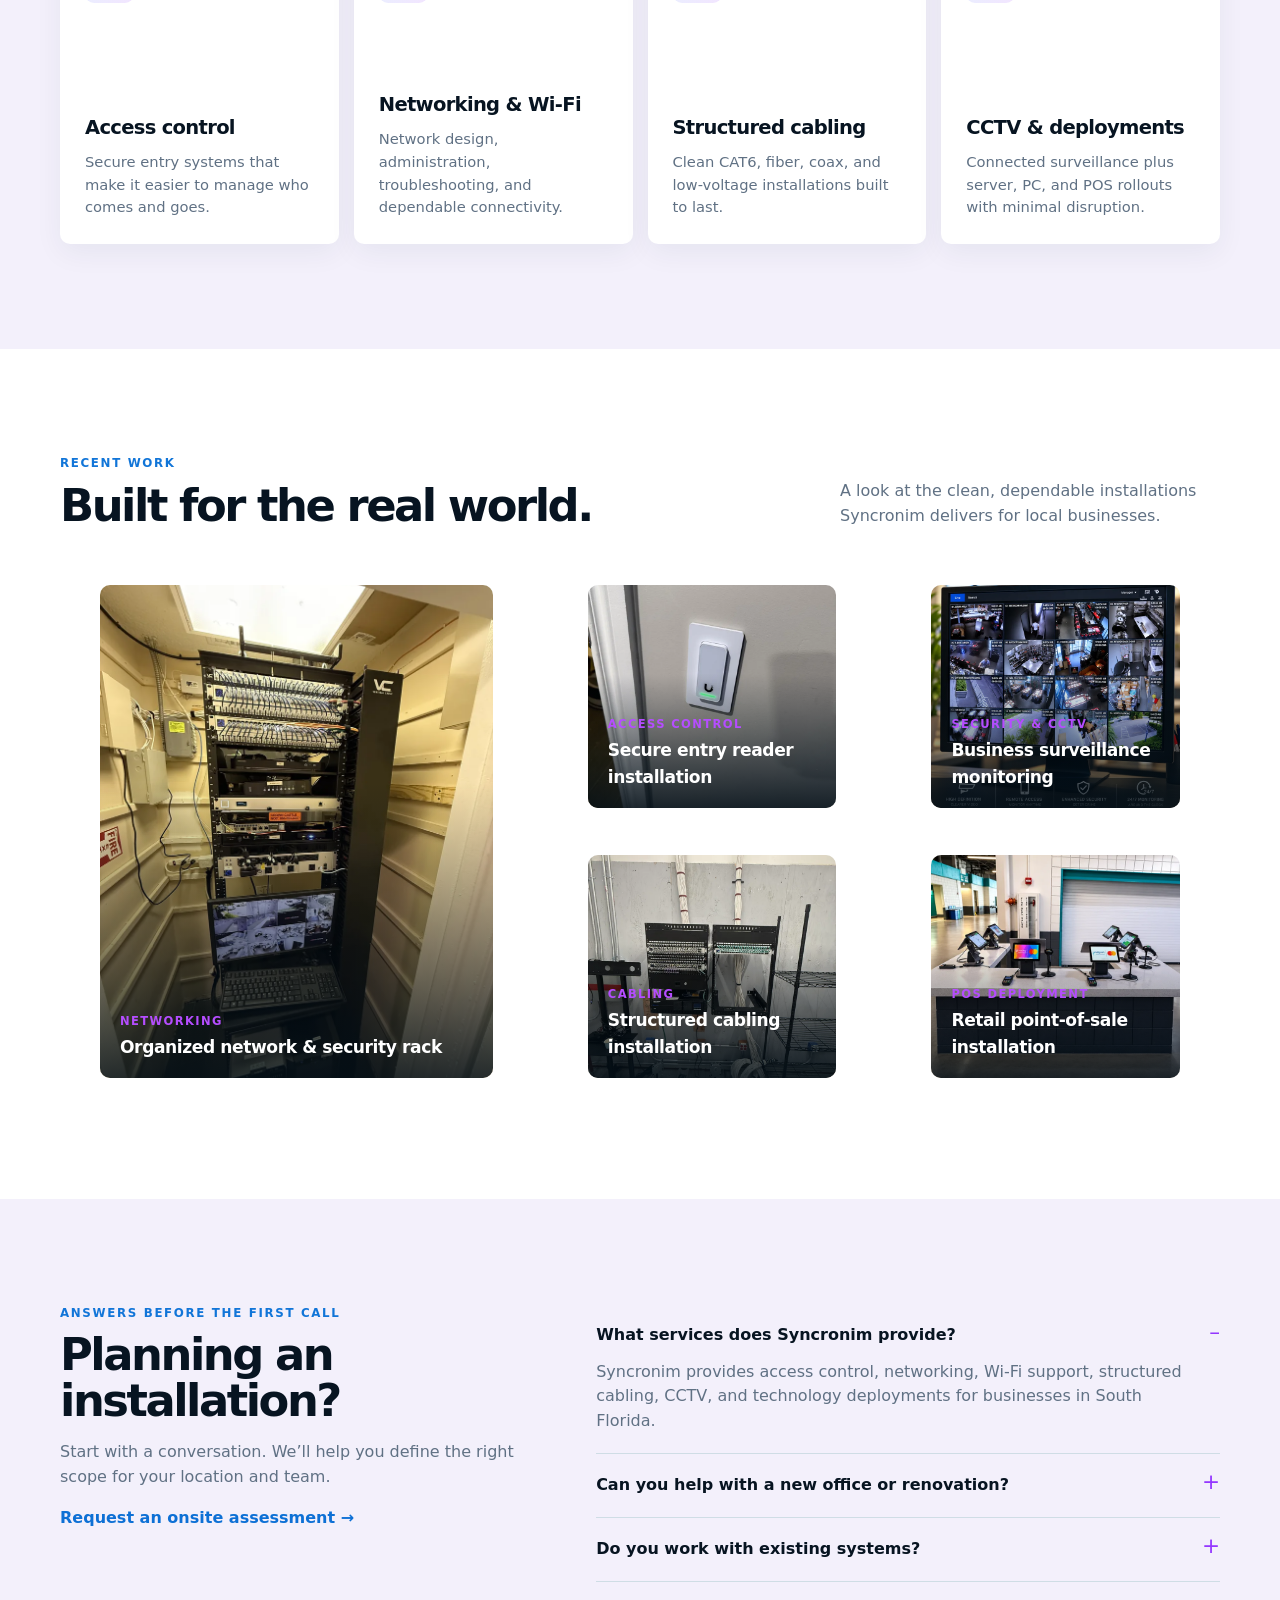
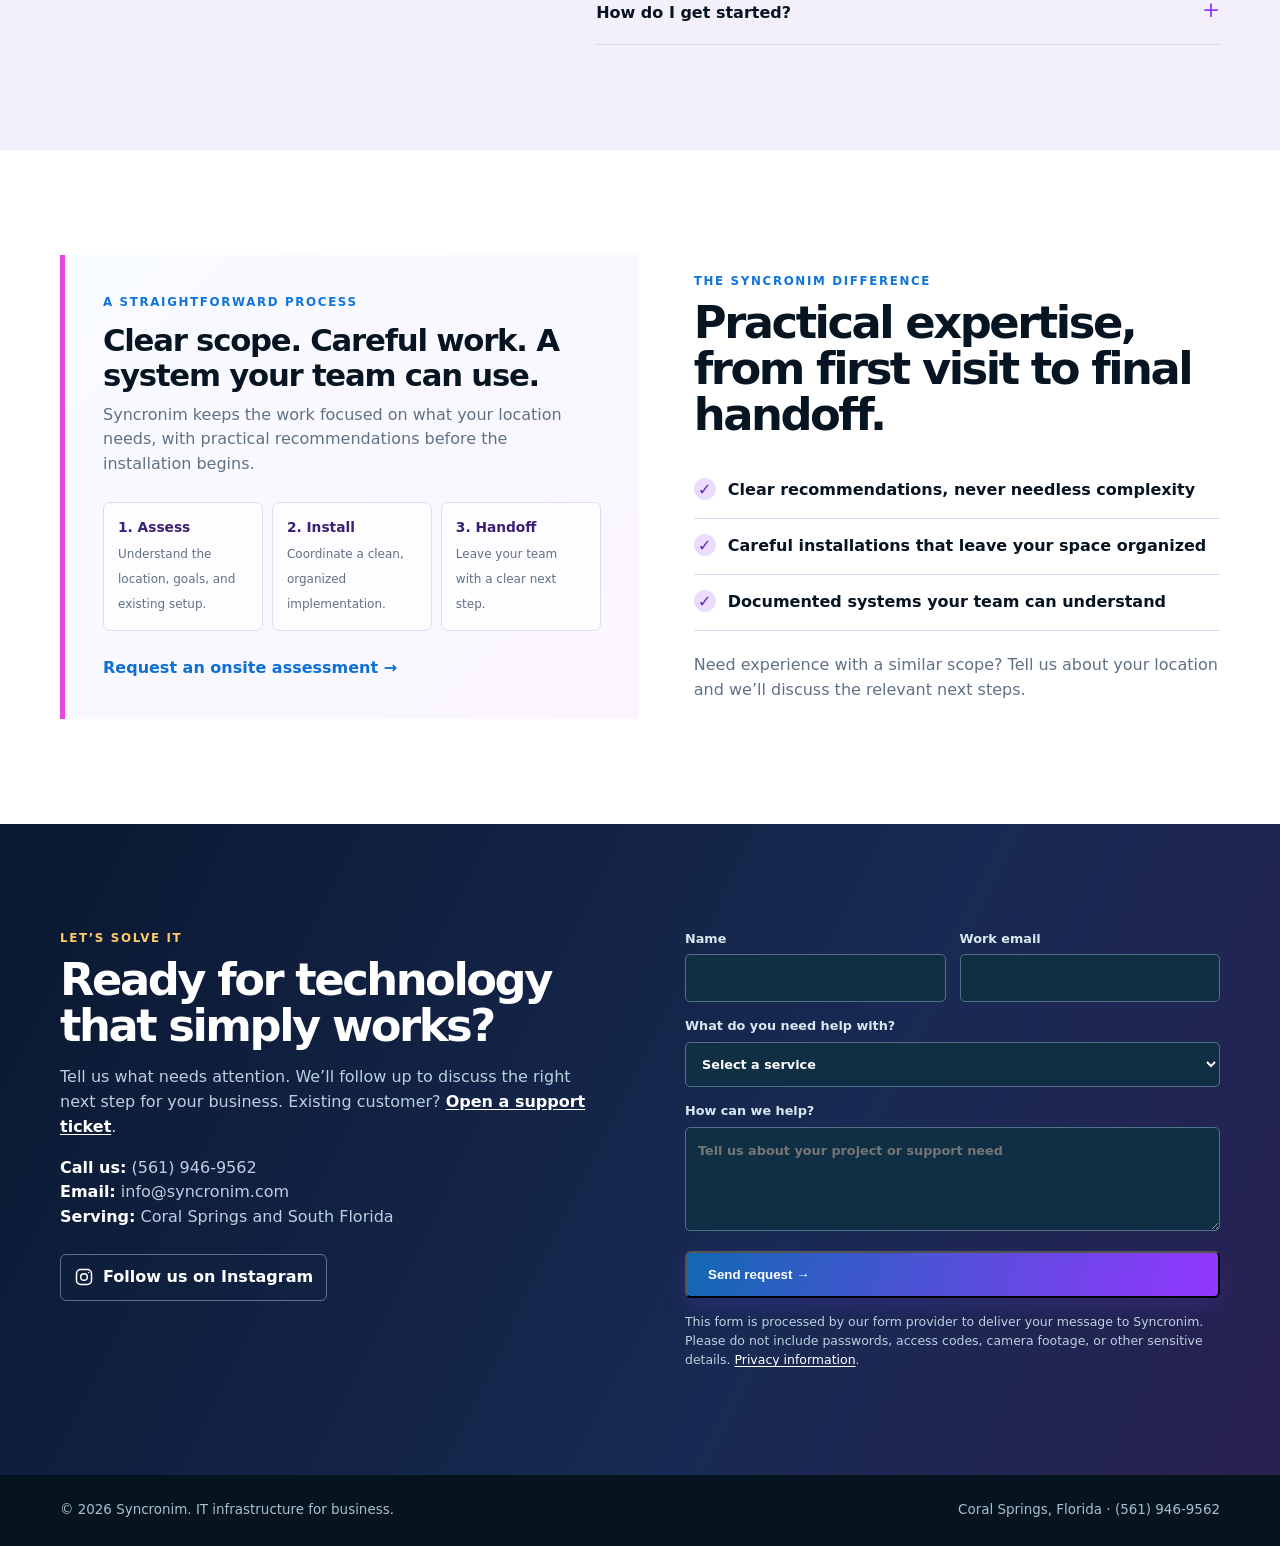
==== commit 4f91dd0a: "Add direct forms and customer support" ====
--- a/index.html
+++ b/index.html
@@ -9,15 +9,24 @@
     <meta property="og:title" content="Syncronim | Access Control, Networking & Cabling in South Florida" />
     <meta property="og:description" content="Dependable access control, networking, structured cabling, CCTV, and IT deployments for South Florida businesses." />
     <meta property="og:url" content="https://www.syncronim.com/" />
-    <meta name="twitter:card" content="summary" />
+    <meta property="og:image" content="https://www.syncronim.com/projects/web/4b469cf9-b110-4b49-8fda-85683d59d4a0-1600.webp" />
+    <meta property="og:image:alt" content="Security monitoring installation completed by Syncronim" />
+    <meta name="twitter:card" content="summary_large_image" />
+    <meta name="twitter:title" content="Syncronim | Access Control, Networking & Cabling in South Florida" />
+    <meta name="twitter:description" content="Dependable access control, networking, structured cabling, CCTV, and IT deployments for South Florida businesses." />
+    <meta name="twitter:image" content="https://www.syncronim.com/projects/web/4b469cf9-b110-4b49-8fda-85683d59d4a0-1600.webp" />
+    <link rel="icon" href="https://res.cloudinary.com/dq0gbgsdy/image/upload/c_limit,w_128,h_128/uploads/gvAEY-44r.jpg" />
+    <link rel="apple-touch-icon" href="https://res.cloudinary.com/dq0gbgsdy/image/upload/c_limit,w_180,h_180/uploads/gvAEY-44r.jpg" />
     <title>Access Control, Networking & Cabling | Syncronim | South Florida</title>
     <style>
-      :root { --ink:#071421; --navy:#0c2135; --blue:#3aa7f4; --sky:#70c7ff; --violet:#9437ff; --magenta:#e946db; --aqua:#b54dff; --mist:#f3f0fb; --paper:#fff; --muted:#607184; --line:#ddd8eb; --gold:#ffca66; }
+      :root { --ink:#071421; --navy:#0c2135; --blue:#1268b3; --sky:#70c7ff; --violet:#9437ff; --magenta:#e946db; --aqua:#b54dff; --mist:#f3f0fb; --paper:#fff; --muted:#607184; --line:#ddd8eb; --gold:#ffca66; }
       * { box-sizing:border-box; }
       html { scroll-behavior:smooth; }
       body { margin:0; color:var(--ink); font:16px/1.55 Inter, ui-sans-serif, system-ui, -apple-system, BlinkMacSystemFont, "Segoe UI", sans-serif; background:#fff; }
       a { color:inherit; text-decoration:none; }
       .wrap { width:min(1160px, calc(100% - 40px)); margin:auto; }
+      .skip-link { position:fixed; z-index:20; top:10px; left:10px; transform:translateY(-160%); padding:10px 14px; border-radius:5px; color:#071421; background:#fff; font-weight:800; box-shadow:0 6px 22px rgba(0,0,0,.25); transition:transform .18s ease; }
+      .skip-link:focus { transform:translateY(0); }
       .eyebrow { color:#1175d8; font-size:.74rem; font-weight:800; letter-spacing:.14em; text-transform:uppercase; }
       .button { display:inline-flex; align-items:center; gap:10px; padding:14px 21px; border-radius:6px; background:linear-gradient(105deg,var(--blue),var(--violet)); color:white; font-weight:750; box-shadow:0 8px 22px rgba(99,57,220,.24); transition:.2s transform,.2s filter; }
       .button:hover { filter:saturate(1.18) brightness(1.06); transform:translateY(-2px); }
@@ -33,14 +42,16 @@
       .hero { overflow:hidden; position:relative; isolation:isolate; min-height:630px; padding:112px 0 92px; color:#fff; background:var(--ink); }
       .hero:before { content:""; position:absolute; z-index:-2; inset:0; background:radial-gradient(circle at 84% 25%,rgba(233,70,219,.86) 0,transparent 19%),radial-gradient(circle at 73% 80%,rgba(62,165,245,.5) 0,transparent 27%),linear-gradient(116deg,#071421 16%,#14284e 112%); }
       .grid { position:absolute; z-index:-1; inset:0; opacity:.16; background-image:linear-gradient(#9cd1f7 1px,transparent 1px),linear-gradient(90deg,#9cd1f7 1px,transparent 1px); background-size:55px 55px; mask-image:linear-gradient(to bottom,black,transparent); }
-      .hero-copy { max-width:690px; }
+      .hero-copy { position:relative; z-index:1; width:min(650px,calc(100% - 40px)); margin-right:0; margin-left:max(20px,calc((100vw - 1160px)/2)); }
       h1 { margin:13px 0 20px; max-width:720px; font-size:clamp(3.1rem,6.3vw,5.75rem); line-height:.98; letter-spacing:-.065em; }
       .hero p { max-width:570px; margin:0 0 31px; color:#d3e5f1; font-size:1.15rem; }
       .hero-actions { display:flex; flex-wrap:wrap; gap:12px; }
-      .signal { position:absolute; right:6%; bottom:62px; display:grid; grid-template-columns:repeat(3,1fr); gap:10px; width:315px; padding:20px; border:1px solid rgba(171,224,248,.32); border-radius:13px; background:rgba(10,44,65,.58); backdrop-filter:blur(8px); }
-      .signal span { display:block; height:80px; border-radius:7px; background:linear-gradient(180deg,rgba(112,199,255,.85),rgba(52,115,231,.08)); }
-      .signal span:nth-child(2) { height:120px; align-self:end; background:linear-gradient(180deg,rgba(233,70,219,.92),rgba(148,55,255,.1)); }
-      .signal span:nth-child(3) { height:48px; align-self:end; }
+      .hero-project { position:absolute; right:clamp(16px,4vw,72px); bottom:52px; width:min(27vw,360px); height:420px; overflow:hidden; border:1px solid rgba(172,223,255,.38); border-radius:13px; background:#0b2239; box-shadow:0 24px 55px rgba(0,0,0,.36); }
+      .hero-project:after { content:""; position:absolute; inset:0; background:linear-gradient(180deg,rgba(4,17,30,.04) 34%,rgba(4,17,30,.91) 100%); pointer-events:none; }
+      .hero-project img { display:block; width:100%; height:100%; object-fit:cover; object-position:center; }
+      .hero-project-label { position:absolute; z-index:1; right:22px; bottom:19px; left:22px; display:grid; gap:2px; }
+      .hero-project-label span { color:var(--aqua); font-size:.7rem; font-weight:850; letter-spacing:.13em; text-transform:uppercase; }
+      .hero-project-label strong { font-size:1.1rem; letter-spacing:-.025em; }
       .stats { position:relative; z-index:2; margin-top:-1px; color:#d4e8f5; background:#0a273b; }
       .stat-row { display:grid; grid-template-columns:repeat(3,1fr); }
       .stat { padding:25px 24px; border-left:1px solid #244459; }
@@ -80,10 +91,13 @@
       details[open] summary:after { content:"–"; }
       details p { max-width:630px; margin:12px 30px 0 0; color:var(--muted); }
       .proof { display:grid; grid-template-columns:1.1fr 1fr; gap:55px; align-items:center; }
-      .quote { padding:38px; border-left:5px solid var(--magenta); background:linear-gradient(135deg,#f8fbff,#fbf5ff); }
-      .quote blockquote { margin:0 0 22px; font-size:clamp(1.35rem,2vw,1.75rem); line-height:1.32; letter-spacing:-.035em; }
-      .person { display:flex; align-items:center; gap:12px; font-size:.88rem; color:var(--muted); }
-      .avatar { display:grid; place-items:center; width:37px; height:37px; color:white; border-radius:50%; background:#1c7298; font-weight:800; }
+      .proof-card { padding:38px; border-left:5px solid var(--magenta); background:linear-gradient(135deg,#f8fbff,#fbf5ff); }
+      .proof-card h3 { max-width:510px; margin:11px 0 10px; font-size:clamp(1.45rem,2.4vw,2rem); line-height:1.14; letter-spacing:-.04em; }
+      .proof-card p { max-width:500px; margin:0; color:var(--muted); }
+      .proof-stages { display:grid; grid-template-columns:repeat(3,1fr); gap:9px; margin:25px 0; }
+      .proof-stage { min-height:100px; padding:14px; border:1px solid #d9dfef; border-radius:7px; background:rgba(255,255,255,.72); }
+      .proof-stage b { display:block; margin-bottom:3px; color:#392076; font-size:.86rem; }
+      .proof-stage span { color:var(--muted); font-size:.75rem; line-height:1.35; }
       .checklist { list-style:none; margin:25px 0 0; padding:0; }
       .checklist li { padding:15px 0; border-bottom:1px solid var(--line); font-weight:650; }
       .checklist li:before { content:"✓"; display:inline-grid; place-items:center; width:22px; height:22px; margin-right:12px; color:#5c2aaf; border-radius:50%; background:#eadbff; font-weight:900; }
@@ -94,9 +108,11 @@
       form { display:grid; grid-template-columns:1fr 1fr; gap:14px; }
       label { font-size:.8rem; font-weight:700; color:#d8e8f1; }
       .wide { grid-column:span 2; }
-      input, textarea { width:100%; margin-top:6px; padding:13px 12px; border:1px solid #527086; border-radius:5px; color:white; background:#102e44; font:inherit; }
+      input, textarea, select { width:100%; margin-top:6px; padding:13px 12px; border:1px solid #527086; border-radius:5px; color:white; background:#102e44; font:inherit; }
+      select { appearance:auto; }
       textarea { min-height:104px; resize:vertical; }
       .form-note { grid-column:span 2; margin:0; color:#a7c0d0; font-size:.78rem; }
+      .form-note a { color:#fff; text-decoration:underline; text-underline-offset:2px; }
       .form-status { display:none; grid-column:span 2; margin:0; padding:11px 13px; border-radius:5px; font-size:.88rem; font-weight:650; }
       .form-status.is-visible { display:block; }
       .form-status.success { color:#d5ffe4; border:1px solid rgba(93,214,142,.65); background:rgba(27,124,74,.28); }
@@ -107,50 +123,45 @@
       .instagram-link svg { width:20px; height:20px; flex:0 0 auto; }
       footer { padding:25px 0; color:#a8c0ce; background:#06141f; font-size:.84rem; }
       .footer-row { display:flex; justify-content:space-between; gap:20px; }
-      @media (max-width:800px) { .nav-links a:not(.phone), .signal { display:none; } .hero { min-height:590px; padding-top:88px; } .intro,.proof,.contact-grid,.faq-grid { grid-template-columns:1fr; gap:35px; } .cards { grid-template-columns:repeat(2,1fr); } .project-grid { grid-template-columns:1fr 1fr; grid-template-rows:330px 240px; } .project:first-child { grid-column:span 2; grid-row:auto; } .section-head { display:block; } .section-head p { margin-top:18px; } }
-      @media (max-width:510px) { .wrap { width:min(100% - 30px,1160px); } .nav-links { gap:0; } .nav-links .button { display:none; } h1 { font-size:3.15rem; } section { padding:72px 0; } .stat-row { grid-template-columns:1fr; } .stat { border-left:0; border-top:1px solid #244459; } .cards,.project-grid { grid-template-columns:1fr; } .project-grid { grid-template-rows:280px repeat(4,235px); } .project:first-child { grid-column:auto; } .card { min-height:235px; } form { grid-template-columns:1fr; } .wide,.form-note,.form-status { grid-column:span 1; } .footer-row { display:block; } }
+      @media (max-width:980px) { .hero-project { right:-7%; width:390px; opacity:.48; } }
+      @media (max-width:800px) { .nav-links a:not(.phone):not([href="support.html"]), .hero-project { display:none; } .nav-links a[href="support.html"] { display:inline-flex; padding:8px 10px; border:1px solid rgba(255,255,255,.34); border-radius:5px; color:#fff; } .hero { min-height:590px; padding-top:88px; } .intro,.proof,.contact-grid,.faq-grid { grid-template-columns:1fr; gap:35px; } .cards { grid-template-columns:repeat(2,1fr); } .project-grid { grid-template-columns:1fr 1fr; grid-template-rows:330px 240px; } .project:first-child { grid-column:span 2; grid-row:auto; } .section-head { display:block; } .section-head p { margin-top:18px; } }
+      @media (max-width:510px) { .wrap { width:min(100% - 30px,1160px); } .nav-links { gap:10px; } .nav-links .button { display:none; } h1 { font-size:3.15rem; } section { padding:72px 0; } .stat-row { grid-template-columns:1fr; } .stat { border-left:0; border-top:1px solid #244459; } .cards,.project-grid,.proof-stages { grid-template-columns:1fr; } .project-grid { grid-template-rows:280px repeat(4,235px); } .project:first-child { grid-column:auto; } .card { min-height:235px; } form { grid-template-columns:1fr; } .wide,.form-note,.form-status { grid-column:span 1; } .footer-row { display:block; } }
+      @media (max-width:370px) { .nav-links .phone { display:none; } }
     </style>
   </head>
   <body>
-    <header><nav class="wrap" aria-label="Primary navigation"><a class="brand" href="#top"><span class="mark"><img src="https://res.cloudinary.com/dq0gbgsdy/image/upload/c_limit,w_128,h_128/uploads/gvAEY-44r.jpg" alt="Syncronim logo"></span>Syncronim</a><div class="nav-links"><a href="#services">Services</a><a href="#projects">Projects</a><a href="#why-us">Why us</a><a href="#contact">Contact</a><a class="phone" href="tel:5619469562">(561) 946-9562</a><a class="button" href="#contact">Get support</a></div></nav></header>
-    <main id="top">
-      <section class="hero"><div class="grid"></div><div class="wrap hero-copy"><div class="eyebrow" style="color:var(--aqua)">South Florida access control & IT services</div><h1>Secure, connect, and keep business moving.</h1><p>Syncronim installs access control, networking, structured cabling, CCTV, and workplace technology for businesses that cannot afford downtime.</p><div class="hero-actions"><a class="button" href="#contact">Request an onsite assessment <span>→</span></a><a class="button alt" href="tel:5619469562">Call (561) 946-9562</a></div></div><div class="signal" aria-hidden="true"><span></span><span></span><span></span></div></section>
+    <a class="skip-link" href="#main-content">Skip to content</a>
+    <header><nav class="wrap" aria-label="Primary navigation"><a class="brand" href="#top"><span class="mark"><img src="https://res.cloudinary.com/dq0gbgsdy/image/upload/c_limit,w_128,h_128/uploads/gvAEY-44r.jpg" alt="Syncronim logo"></span>Syncronim</a><div class="nav-links"><a href="#services">Services</a><a href="#projects">Projects</a><a href="#why-us">Why us</a><a href="#contact">Contact</a><a href="support.html">Support</a><a class="phone" href="tel:5619469562">(561) 946-9562</a><a class="button" href="support.html">Get support</a></div></nav></header>
+    <main id="main-content">
+      <section class="hero"><div class="grid"></div><div class="wrap hero-copy"><div class="eyebrow" style="color:var(--aqua)">South Florida access control & IT services</div><h1>Secure, connect, and keep business moving.</h1><p>Syncronim installs access control, networking, structured cabling, CCTV, and workplace technology for businesses that cannot afford downtime.</p><div class="hero-actions"><a class="button" href="#contact">Request an onsite assessment <span>→</span></a><a class="button alt" href="tel:5619469562">Call (561) 946-9562</a></div></div><figure class="hero-project"><img src="projects/web/4b469cf9-b110-4b49-8fda-85683d59d4a0-800.webp" srcset="projects/web/4b469cf9-b110-4b49-8fda-85683d59d4a0-800.webp 800w, projects/web/4b469cf9-b110-4b49-8fda-85683d59d4a0-1600.webp 1600w" sizes="(max-width:980px) 390px, 34vw" alt="Security camera monitor displaying multiple business surveillance feeds" fetchpriority="high" decoding="async"><figcaption class="hero-project-label"><span>Recent installation</span><strong>CCTV &amp; security monitoring</strong></figcaption></figure></section>
       <aside class="stats"><div class="wrap stat-row"><div class="stat"><b>Fast local response</b><span>Support for South Florida businesses</span></div><div class="stat"><b>End-to-end delivery</b><span>Plan, deploy, document, and support</span></div><div class="stat"><b>Built for uptime</b><span>Practical solutions that scale with you</span></div></div></aside>
       <section class="wrap intro"><div><div class="eyebrow">Technology without friction</div><h2>Make every connection count.</h2></div><div><p>Your IT should make the workday easier—not create another queue of problems. We bring the hands-on expertise to install, organize, secure, and support the systems behind your team.</p><a class="text-link" href="#contact">Talk with an IT specialist →</a></div></section>
       <section class="services" id="services"><div class="wrap"><div class="section-head"><div><div class="eyebrow">What we do</div><h2>Focused services.<br>Reliable outcomes.</h2></div><p>One experienced partner for the infrastructure, devices, and systems that power your workplace.</p></div><div class="cards"><a class="card" href="access-control.html"><div class="icon">◉</div><h3>Access control</h3><p>Secure entry systems that make it easier to manage who comes and goes.</p></a><a class="card" href="networking.html"><div class="icon">⌘</div><h3>Networking & Wi-Fi</h3><p>Network design, administration, troubleshooting, and dependable connectivity.</p></a><a class="card" href="cabling.html"><div class="icon">⌁</div><h3>Structured cabling</h3><p>Clean CAT6, fiber, coax, and low-voltage installations built to last.</p></a><article class="card"><div class="icon">▣</div><h3>CCTV & deployments</h3><p>Connected surveillance plus server, PC, and POS rollouts with minimal disruption.</p></article></div></div></section>
       <section class="projects" id="projects"><div class="wrap"><div class="section-head"><div><div class="eyebrow">Recent work</div><h2>Built for the real world.</h2></div><p>A look at the clean, dependable installations Syncronim delivers for local businesses.</p></div><div class="project-grid"><figure class="project"><img src="projects/web/img_8928-800.webp" srcset="projects/web/img_8928-800.webp 800w, projects/web/img_8928-1600.webp 1600w" sizes="(max-width:800px) 100vw, 42vw" alt="Organized network rack with patch panels and security monitoring equipment" loading="lazy" decoding="async"><figcaption class="project-caption"><small>Networking</small><b>Organized network & security rack</b></figcaption></figure><figure class="project"><img src="projects/web/img_9441-800.webp" srcset="projects/web/img_9441-800.webp 800w, projects/web/img_9441-1600.webp 1600w" sizes="(max-width:800px) 100vw, 28vw" alt="Installed access control reader on a doorway" loading="lazy" decoding="async"><figcaption class="project-caption"><small>Access control</small><b>Secure entry reader installation</b></figcaption></figure><figure class="project"><img src="projects/web/4b469cf9-b110-4b49-8fda-85683d59d4a0-800.webp" srcset="projects/web/4b469cf9-b110-4b49-8fda-85683d59d4a0-800.webp 800w, projects/web/4b469cf9-b110-4b49-8fda-85683d59d4a0-1600.webp 1600w" sizes="(max-width:800px) 100vw, 28vw" alt="Security camera monitor displaying multiple business surveillance feeds" loading="lazy" decoding="async"><figcaption class="project-caption"><small>Security & CCTV</small><b>Business surveillance monitoring</b></figcaption></figure><figure class="project"><img src="projects/web/img_9115-800.webp" srcset="projects/web/img_9115-800.webp 800w, projects/web/img_9115-1600.webp 1600w" sizes="(max-width:800px) 100vw, 28vw" alt="Structured cabling installation with organized patch panels" loading="lazy" decoding="async"><figcaption class="project-caption"><small>Cabling</small><b>Structured cabling installation</b></figcaption></figure><figure class="project"><img src="projects/web/220b0d9a-0f75-43fd-8fe8-cbb519faca0e-800.webp" srcset="projects/web/220b0d9a-0f75-43fd-8fe8-cbb519faca0e-800.webp 800w, projects/web/220b0d9a-0f75-43fd-8fe8-cbb519faca0e-1600.webp 1600w" sizes="(max-width:800px) 100vw, 28vw" alt="Installed point-of-sale workstations in a business location" loading="lazy" decoding="async"><figcaption class="project-caption"><small>POS deployment</small><b>Retail point-of-sale installation</b></figcaption></figure></div></div></section>
       <section class="faq"><div class="wrap faq-grid"><div><div class="eyebrow">Answers before the first call</div><h2>Planning an installation?</h2><p style="color:var(--muted)">Start with a conversation. We’ll help you define the right scope for your location and team.</p><a class="text-link" href="#contact">Request an onsite assessment →</a></div><div><details open><summary>What services does Syncronim provide?</summary><p>Syncronim provides access control, networking, Wi-Fi support, structured cabling, CCTV, and technology deployments for businesses in South Florida.</p></details><details><summary>Can you help with a new office or renovation?</summary><p>Yes. We can help plan the technology foundation—from structured cabling and network equipment to access control and surveillance—before your space is in use.</p></details><details><summary>Do you work with existing systems?</summary><p>We can assess existing network, cabling, security, and workplace technology to identify practical next steps for maintenance, expansion, or replacement.</p></details><details><summary>How do I get started?</summary><p>Call us or send a short note through the contact form. Describe the location, current setup, and what you need to accomplish.</p></details></div></div></section>
-      <section class="wrap proof" id="why-us"><div class="quote"><div class="eyebrow">Trusted partnership</div><blockquote>“Syncronim’s work was organized, thoughtful, and completed without getting in the way of our business.”</blockquote><div class="person"><span class="avatar">KG</span><span><b style="color:var(--ink)">Kelly G.</b><br>South Florida business owner</span></div></div><div><div class="eyebrow">The Syncronim difference</div><h2>Practical expertise, from first visit to final handoff.</h2><ul class="checklist"><li>Clear recommendations, never needless complexity</li><li>Careful installations that leave your space organized</li><li>Documented systems your team can understand</li></ul></div></section>
-      <section class="contact" id="contact"><div class="wrap contact-grid"><div><div class="eyebrow" style="color:var(--gold)">Let’s solve it</div><h2>Ready for technology that simply works?</h2><p>Tell us what needs attention. We’ll follow up to discuss the right next step for your business.</p><p><b style="color:#fff">Call us:</b> <a href="tel:5619469562">(561) 946-9562</a><br><b style="color:#fff">Email:</b> <a href="mailto:info@syncronim.com">info@syncronim.com</a><br><b style="color:#fff">Serving:</b> Coral Springs and South Florida</p><a class="instagram-link" href="https://www.instagram.com/syncronim_llc/" target="_blank" rel="noopener noreferrer" aria-label="Follow Syncronim on Instagram"><svg viewBox="0 0 24 24" fill="none" stroke="currentColor" stroke-width="1.8" aria-hidden="true"><rect x="3" y="3" width="18" height="18" rx="5"></rect><circle cx="12" cy="12" r="4"></circle><circle cx="17.4" cy="6.6" r=".9" fill="currentColor" stroke="none"></circle></svg><span>Follow us on Instagram</span></a></div><form action="mailto:info@syncronim.com" method="post" enctype="text/plain" accept-charset="UTF-8" id="contact-form"><p class="form-status" id="form-status" role="status" aria-live="polite"></p><label>Name<input name="name" autocomplete="name" maxlength="120" required></label><label>Work email<input name="email" type="email" autocomplete="email" maxlength="254" required></label><label class="wide">How can we help?<textarea name="message" required maxlength="4000" placeholder="Tell us about your project or support need"></textarea></label><label class="honeypot" aria-hidden="true">Leave this field blank<input name="website" tabindex="-1" autocomplete="off"></label><button class="button wide" type="submit">Open email to send request →</button><p class="form-note">Submitting opens a pre-addressed email to info@syncronim.com. If your email app does not open, please call us.</p></form></div></section>
+      <section class="wrap proof" id="why-us"><div class="proof-card"><div class="eyebrow">A straightforward process</div><h3>Clear scope. Careful work. A system your team can use.</h3><p>Syncronim keeps the work focused on what your location needs, with practical recommendations before the installation begins.</p><div class="proof-stages"><div class="proof-stage"><b>1. Assess</b><span>Understand the location, goals, and existing setup.</span></div><div class="proof-stage"><b>2. Install</b><span>Coordinate a clean, organized implementation.</span></div><div class="proof-stage"><b>3. Handoff</b><span>Leave your team with a clear next step.</span></div></div><a class="text-link" href="#contact">Request an onsite assessment →</a></div><div><div class="eyebrow">The Syncronim difference</div><h2>Practical expertise, from first visit to final handoff.</h2><ul class="checklist"><li>Clear recommendations, never needless complexity</li><li>Careful installations that leave your space organized</li><li>Documented systems your team can understand</li></ul><p style="color:var(--muted);margin:22px 0 0">Need experience with a similar scope? Tell us about your location and we’ll discuss the relevant next steps.</p></div></section>
+      <section class="contact" id="contact"><div class="wrap contact-grid"><div><div class="eyebrow" style="color:var(--gold)">Let’s solve it</div><h2>Ready for technology that simply works?</h2><p>Tell us what needs attention. We’ll follow up to discuss the right next step for your business. Existing customer? <a href="support.html" style="color:#fff;text-decoration:underline;text-underline-offset:2px;font-weight:750">Open a support ticket</a>.</p><p><b style="color:#fff">Call us:</b> <a href="tel:5619469562">(561) 946-9562</a><br><b style="color:#fff">Email:</b> <a href="mailto:info@syncronim.com">info@syncronim.com</a><br><b style="color:#fff">Serving:</b> Coral Springs and South Florida</p><a class="instagram-link" href="https://www.instagram.com/syncronim_llc/" target="_blank" rel="noopener noreferrer" aria-label="Follow Syncronim on Instagram"><svg viewBox="0 0 24 24" fill="none" stroke="currentColor" stroke-width="1.8" aria-hidden="true"><rect x="3" y="3" width="18" height="18" rx="5"></rect><circle cx="12" cy="12" r="4"></circle><circle cx="17.4" cy="6.6" r=".9" fill="currentColor" stroke="none"></circle></svg><span>Follow us on Instagram</span></a></div><form action="https://formsubmit.co/info@syncronim.com" method="POST" accept-charset="UTF-8" id="contact-form"><input type="hidden" name="_subject" value="New Syncronim website request"><input type="hidden" name="_next" value="https://www.syncronim.com/?contact=sent#contact"><input type="hidden" name="_url" value="https://www.syncronim.com/"><p class="form-status" id="form-status" role="status" aria-live="polite"></p><label>Name<input name="name" autocomplete="name" maxlength="120" required></label><label>Work email<input name="email" type="email" autocomplete="email" maxlength="254" required></label><label class="wide">What do you need help with?<select name="service" required><option value="" selected disabled>Select a service</option><option>Access control</option><option>Networking &amp; Wi-Fi</option><option>Structured cabling</option><option>CCTV &amp; deployments</option><option>General project or support</option></select></label><label class="wide">How can we help?<textarea name="message" required maxlength="4000" placeholder="Tell us about your project or support need"></textarea></label><label class="honeypot" aria-hidden="true">Leave this field blank<input name="_honey" tabindex="-1" autocomplete="off"></label><button class="button wide" type="submit">Send request →</button><p class="form-note">This form is processed by our form provider to deliver your message to Syncronim. Please do not include passwords, access codes, camera footage, or other sensitive details. <a href="https://formsubmit.co/privacy.pdf" target="_blank" rel="noopener noreferrer">Privacy information</a>.</p></form></div></section>
     </main>
     <footer><div class="wrap footer-row"><span>© 2026 Syncronim. IT infrastructure for business.</span><span>Coral Springs, Florida · <a href="tel:5619469562">(561) 946-9562</a></span></div></footer>
     <script>
       (() => {
         const form = document.getElementById('contact-form');
         const status = document.getElementById('form-status');
-        if (!form) return;
-        form.addEventListener('submit', (event) => {
-          event.preventDefault();
-          const data = new FormData(form);
-          if (String(data.get('website') || '').trim()) return;
-          const subject = 'New Syncronim website request';
-          const body = [
-            'Name: ' + String(data.get('name') || ''),
-            'Email: ' + String(data.get('email') || ''),
-            '',
-            'Project or support need:',
-            String(data.get('message') || '')
-          ].join('\n');
-          if (status) {
-            status.className = 'form-status is-visible success';
-            status.textContent = 'Opening your email app with this request addressed to Syncronim.';
-          }
-          window.location.href = 'mailto:info@syncronim.com?' + new URLSearchParams({ subject, body }).toString();
-        });
+        const result = new URLSearchParams(window.location.search).get('contact');
+        if (!form || !status || !result) return;
+        if (result === 'sent') {
+          form.reset();
+          status.className = 'form-status is-visible success';
+          status.textContent = 'Thank you — your request was sent. Syncronim will follow up using the details you provided.';
+        } else {
+          status.className = 'form-status is-visible error';
+          status.textContent = 'Your request could not be sent. Please call (561) 946-9562 or email info@syncronim.com.';
+        }
+        window.history.replaceState({}, '', window.location.pathname + window.location.hash);
       })();
     </script>
     <script type="application/ld+json">
-      {"@context":"https://schema.org","@type":"LocalBusiness","name":"Syncronim","url":"https://www.syncronim.com/","telephone":"+15619469562","description":"Access control, networking, structured cabling, CCTV, and IT deployments for South Florida businesses.","areaServed":["Coral Springs","South Florida"],"sameAs":["https://www.instagram.com/syncronim_llc/"]}
+      {"@context":"https://schema.org","@graph":[{"@type":"LocalBusiness","@id":"https://www.syncronim.com/#business","name":"Syncronim","url":"https://www.syncronim.com/","image":"https://www.syncronim.com/projects/web/4b469cf9-b110-4b49-8fda-85683d59d4a0-1600.webp","telephone":"+15619469562","email":"info@syncronim.com","description":"Access control, networking, structured cabling, CCTV, and IT deployments for South Florida businesses.","areaServed":["Coral Springs","South Florida"],"sameAs":["https://www.instagram.com/syncronim_llc/"],"contactPoint":{"@type":"ContactPoint","telephone":"+15619469562","email":"info@syncronim.com","contactType":"sales","areaServed":"South Florida","availableLanguage":"en"},"hasOfferCatalog":{"@type":"OfferCatalog","name":"Syncronim business technology services","itemListElement":[{"@type":"Offer","itemOffered":{"@type":"Service","name":"Access control installation"}},{"@type":"Offer","itemOffered":{"@type":"Service","name":"Business networking and Wi-Fi"}},{"@type":"Offer","itemOffered":{"@type":"Service","name":"Structured cabling"}},{"@type":"Offer","itemOffered":{"@type":"Service","name":"CCTV and technology deployments"}}]}},{"@type":"FAQPage","mainEntity":[{"@type":"Question","name":"What services does Syncronim provide?","acceptedAnswer":{"@type":"Answer","text":"Syncronim provides access control, networking, Wi-Fi support, structured cabling, CCTV, and technology deployments for businesses in South Florida."}},{"@type":"Question","name":"Can you help with a new office or renovation?","acceptedAnswer":{"@type":"Answer","text":"Syncronim can help plan technology foundations for new offices, renovations, and expansions, including structured cabling, network equipment, access control, and surveillance."}},{"@type":"Question","name":"Do you work with existing systems?","acceptedAnswer":{"@type":"Answer","text":"Syncronim can assess existing network, cabling, security, and workplace technology to identify practical next steps for maintenance, expansion, or replacement."}},{"@type":"Question","name":"How do I get started?","acceptedAnswer":{"@type":"Answer","text":"Call Syncronim or send a short note through the contact form with your location, current setup, and project goal."}}]}]}
     </script>
   </body>
 </html>
